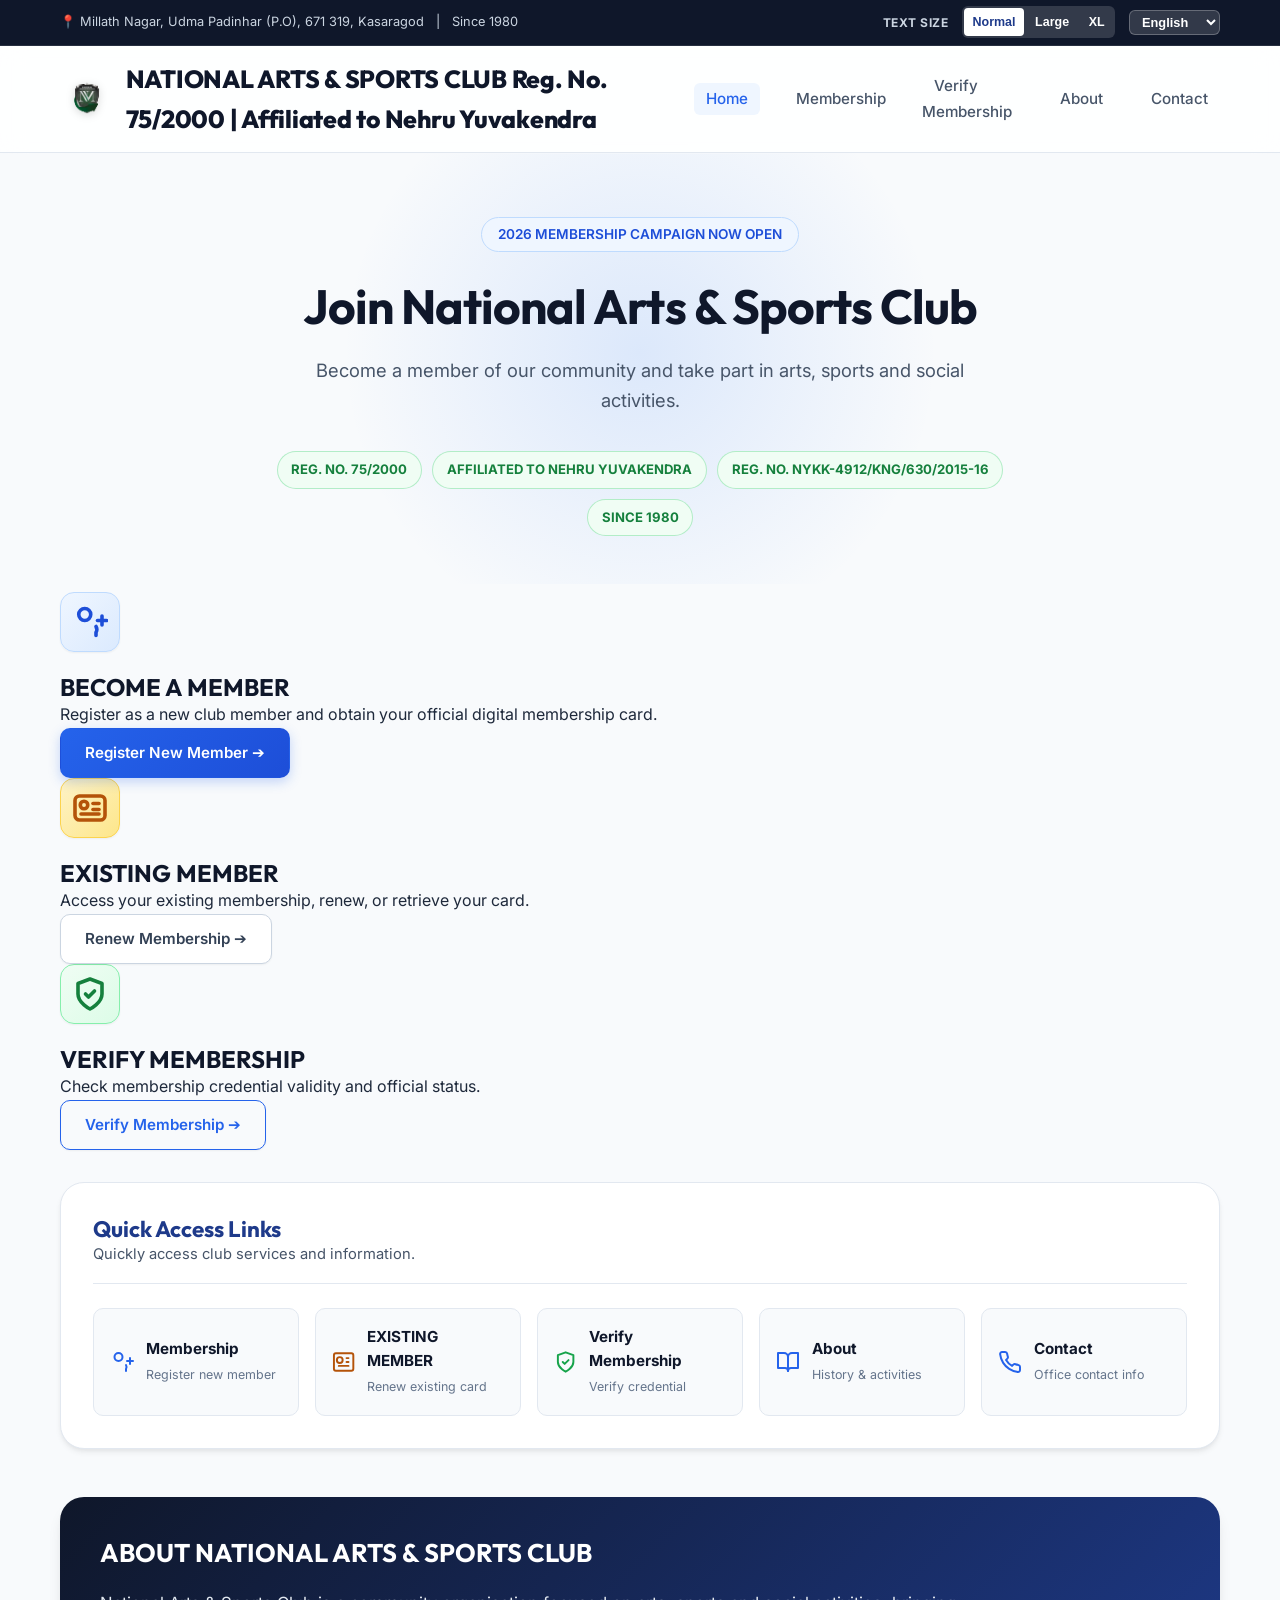
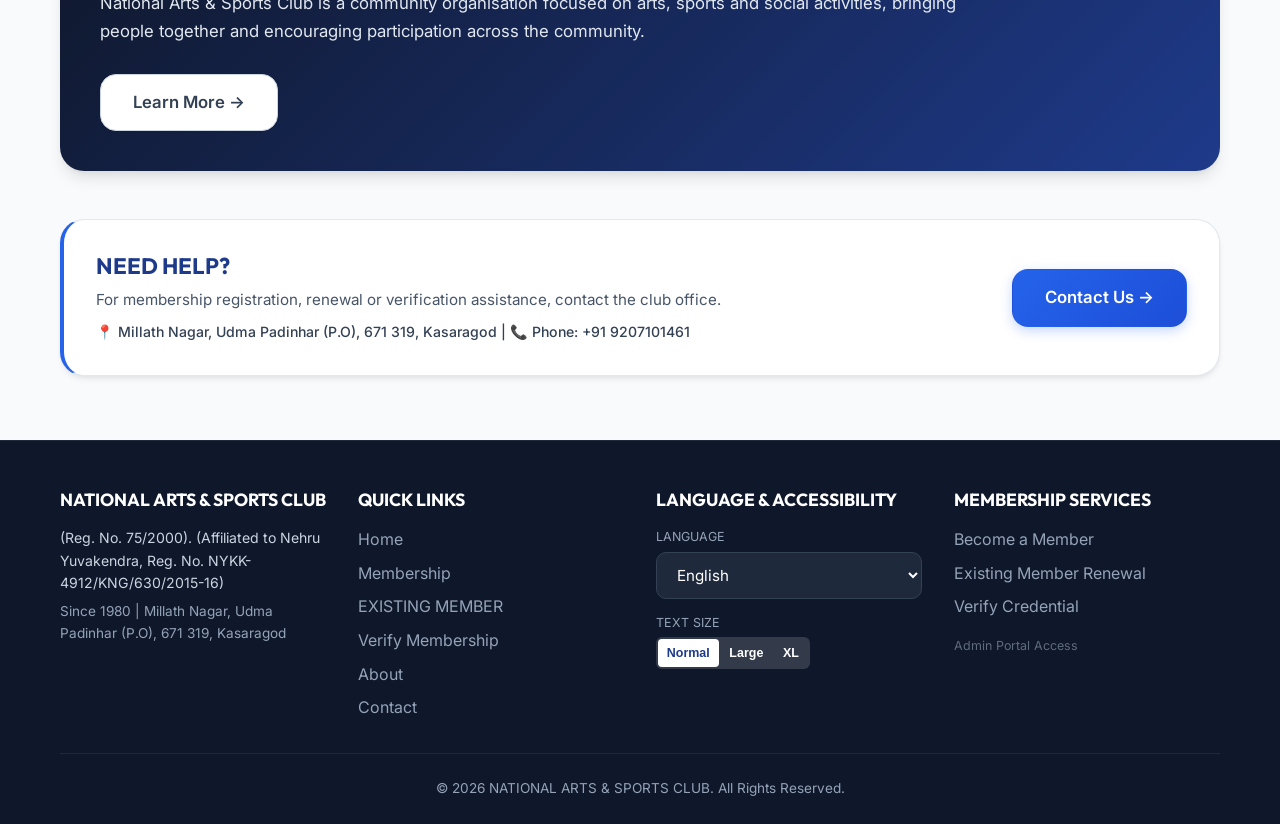
==== index.html @ 98a4e49f "Complete National Arts & Sports Club Web Application" ====
<!DOCTYPE html>
<html lang="en">
<head>
  <meta charset="UTF-8">
  <meta name="viewport" content="width=device-width, initial-scale=1.0">
  <title>National Arts & Sports Club | Official Membership Portal</title>
  <meta name="description" content="Official Membership Campaign Portal for National Arts & Sports Club (Reg. No. 75/2000), Affiliated to Nehru Yuvakendra, Udma Padinhar, Kasaragod.">
  <link rel="icon" type="image/png" href="assets/club-logo.png">
  <link rel="stylesheet" href="css/style.css">
</head>
<body>

  <!-- Top Accessibility Bar -->
  <div class="top-bar">
    <div class="container top-bar-inner">
      <div class="top-bar-info">
        <span>📍 Millath Nagar, Udma Padinhar (P.O), 671 319, Kasaragod</span>
        <span>|</span>
        <span>Since 1980</span>
      </div>
      <div class="top-bar-controls">
        <div class="control-label" data-i18n="text_size">TEXT SIZE</div>
        <div class="btn-toggle-group">
          <button class="btn-toggle-opt btn-text-size active" data-size="normal">Normal</button>
          <button class="btn-toggle-opt btn-text-size" data-size="large">Large</button>
          <button class="btn-toggle-opt btn-text-size" data-size="extralarge">XL</button>
        </div>
        <select class="lang-select lang-select-sm" aria-label="Select Language">
          <option value="en">English</option>
          <option value="ml">മലയാളം</option>
          <option value="kn">ಕನ್ನಡ</option>
        </select>
      </div>
    </div>
  </div>

  <!-- Header / Navbar -->
  <header class="navbar">
    <div class="container nav-container">
      <a href="index.html" class="brand">
        <img src="assets/club-logo.png" class="brand-logo-img" alt="Official Club Logo" onerror="this.src='assets/club-logo.png'">
        <div class="brand-text-container">
          <span class="brand-title">NATIONAL ARTS & SPORTS CLUB</span>
          <span class="brand-meta">Reg. No. 75/2000 | Affiliated to Nehru Yuvakendra</span>
        </div>
      </a>

      <button class="mobile-toggle" id="mobileNavToggle" aria-label="Toggle navigation">☰ Menu</button>

      <ul class="nav-links" id="navLinks">
        <li><a href="index.html" class="nav-link active" data-i18n="nav_home">Home</a></li>
        <li><a href="register.html" class="nav-link" data-i18n="nav_membership">Membership</a></li>
        <li><a href="verify.html" class="nav-link" data-i18n="nav_verify">Verify Membership</a></li>
        <li><a href="about.html" class="nav-link" data-i18n="nav_about">About</a></li>
        <li><a href="contact.html" class="nav-link" data-i18n="nav_contact">Contact</a></li>
      </ul>
    </div>
  </header>

  <main>
    <!-- Section 4: Hero Section -->
    <section class="hero-section">
      <div class="container hero-content">
        <div class="hero-badge" data-i18n="campaign_announcement">
          📢 2026 MEMBERSHIP CAMPAIGN NOW OPEN
        </div>

        <h1 class="hero-title" data-i18n="hero_title">
          JOIN NATIONAL ARTS & SPORTS CLUB
        </h1>

        <p class="hero-subtitle" data-i18n="hero_subtitle">
          Become a member of our community and take part in arts, sports and social activities.
        </p>

        <!-- Official Accreditation Badges -->
        <div style="display: flex; flex-wrap: wrap; justify-content: center; gap: 0.65rem; margin-top: 1.25rem;">
          <span class="badge badge-active" style="padding: 0.45rem 0.85rem; font-size: 0.82rem;">Reg. No. 75/2000</span>
          <span class="badge badge-active" style="padding: 0.45rem 0.85rem; font-size: 0.82rem;">Affiliated to Nehru Yuvakendra</span>
          <span class="badge badge-active" style="padding: 0.45rem 0.85rem; font-size: 0.82rem;">Reg. No. NYKK-4912/KNG/630/2015-16</span>
          <span class="badge badge-active" style="padding: 0.45rem 0.85rem; font-size: 0.82rem;">Since 1980</span>
        </div>
      </div>
    </section>

    <!-- Section 5: Main Membership Actions (Primary Visual Focus) -->
    <section class="container" style="margin-top: 0.5rem;">
      <div class="action-cards-grid">
        
        <!-- CARD 1: BECOME A MEMBER -->
        <div class="action-card">
          <div>
            <div style="width: 60px; height: 60px; border-radius: 14px; background: linear-gradient(135deg, #eff6ff, #dbeafe); color: #1d4ed8; border: 1px solid #bfdbfe; display: flex; align-items: center; justify-content: center; margin-bottom: 1.25rem; box-shadow: var(--shadow-sm);">
              <svg width="36" height="36" viewBox="0 0 24 24" fill="none" stroke="currentColor" stroke-width="2.4" stroke-linecap="round" stroke-linejoin="round" style="display: block;">
                <path d="M16 21v-2a4 4 4 0 0 0-4-4H5a4 4 0 0 0-4 4v2"></path>
                <circle cx="8.5" cy="7" r="4"></circle>
                <line x1="20" y1="8" x2="20" y2="14"></line>
                <line x1="23" y1="11" x2="17" y2="11"></line>
              </svg>
            </div>
            <h2 class="action-card-title" data-i18n="card_become_title">BECOME A MEMBER</h2>
            <p class="action-card-desc" data-i18n="card_become_desc">Register as a new club member and receive your digital membership card.</p>
          </div>
          <a href="register.html" class="btn btn-primary" data-i18n="btn_become">Register New Member →</a>
        </div>

        <!-- CARD 2: EXISTING MEMBER -->
        <div class="action-card">
          <div>
            <div style="width: 60px; height: 60px; border-radius: 14px; background: linear-gradient(135deg, #fef3c7, #fde68a); color: #b45309; border: 1px solid #fcd34d; display: flex; align-items: center; justify-content: center; margin-bottom: 1.25rem; box-shadow: var(--shadow-sm);">
              <svg width="36" height="36" viewBox="0 0 24 24" fill="none" stroke="currentColor" stroke-width="2.4" stroke-linecap="round" stroke-linejoin="round" style="display: block;">
                <rect x="2" y="4" width="20" height="16" rx="3"></rect>
                <circle cx="8" cy="10" r="2.5"></circle>
                <line x1="14" y1="9" x2="18" y2="9"></line>
                <line x1="14" y1="13" x2="18" y2="13"></line>
                <line x1="6" y1="16" x2="18" y2="16"></line>
              </svg>
            </div>
            <h2 class="action-card-title" data-i18n="card_existing_title">EXISTING MEMBER</h2>
            <p class="action-card-desc" data-i18n="card_existing_desc">Access, renew or retrieve your membership card.</p>
          </div>
          <a href="renewal.html" class="btn btn-secondary" data-i18n="btn_existing">Existing Member →</a>
        </div>

        <!-- CARD 3: VERIFY MEMBERSHIP -->
        <div class="action-card">
          <div>
            <div style="width: 60px; height: 60px; border-radius: 14px; background: linear-gradient(135deg, #f0fdf4, #dcfce7); color: #15803d; border: 1px solid #86efac; display: flex; align-items: center; justify-content: center; margin-bottom: 1.25rem; box-shadow: var(--shadow-sm);">
              <svg width="36" height="36" viewBox="0 0 24 24" fill="none" stroke="currentColor" stroke-width="2.4" stroke-linecap="round" stroke-linejoin="round" style="display: block;">
                <path d="M12 22s8-4 8-10V5l-8-3-8 3v7c0 6 8 10 8 10z"></path>
                <path d="m9 12 2 2 4-4"></path>
              </svg>
            </div>
            <h2 class="action-card-title" data-i18n="card_verify_title">VERIFY MEMBERSHIP</h2>
            <p class="action-card-desc" data-i18n="card_verify_desc">Check membership validity and official membership status.</p>
          </div>
          <a href="verify.html" class="btn btn-outline-primary" data-i18n="btn_verify">Verify Membership →</a>
        </div>

      </div>
    </section>

    <!-- Section 7: Quick Access Section -->
    <section class="container" style="margin-top: 2rem; margin-bottom: 3rem;">
      <div class="card-box" style="padding: 2rem;">
        <div class="card-box-header" style="margin-bottom: 1.5rem; padding-bottom: 1rem;">
          <h2 style="font-size: 1.4rem; color: var(--primary-900);" data-i18n="quick_access_title">QUICK ACCESS</h2>
          <p style="color: var(--slate-600); font-size: 0.92rem;">Quickly access club services and information.</p>
        </div>

        <div style="display: grid; grid-template-columns: repeat(auto-fit, minmax(200px, 1fr)); gap: 1rem;">
          <a href="register.html" class="verify-detail-item" style="display: flex; align-items: center; gap: 0.75rem; text-decoration: none;">
            <svg width="24" height="24" viewBox="0 0 24 24" fill="none" stroke="var(--primary-600)" stroke-width="2" stroke-linecap="round" stroke-linejoin="round"><path d="M16 21v-2a4 4 4 0 0 0-4-4H5a4 4 0 0 0-4 4v2"></path><circle cx="8.5" cy="7" r="4"></circle><line x1="20" y1="8" x2="20" y2="14"></line><line x1="23" y1="11" x2="17" y2="11"></line></svg>
            <div>
              <strong style="color: var(--slate-900); display: block; font-size: 0.95rem;" data-i18n="nav_membership">Membership</strong>
              <span style="font-size: 0.78rem; color: var(--slate-500);">Register new member</span>
            </div>
          </a>

          <a href="renewal.html" class="verify-detail-item" style="display: flex; align-items: center; gap: 0.75rem; text-decoration: none;">
            <svg width="24" height="24" viewBox="0 0 24 24" fill="none" stroke="#b45309" stroke-width="2" stroke-linecap="round" stroke-linejoin="round"><rect x="2" y="3" width="20" height="18" rx="2" ry="2"></rect><circle cx="8" cy="10" r="3"></circle><path d="M15 8h2"></path><path d="M15 12h2"></path><path d="M7 16h10"></path></svg>
            <div>
              <strong style="color: var(--slate-900); display: block; font-size: 0.95rem;" data-i18n="card_existing_title">Existing Member</strong>
              <span style="font-size: 0.78rem; color: var(--slate-500);">Renew existing card</span>
            </div>
          </a>

          <a href="verify.html" class="verify-detail-item" style="display: flex; align-items: center; gap: 0.75rem; text-decoration: none;">
            <svg width="24" height="24" viewBox="0 0 24 24" fill="none" stroke="var(--success-600)" stroke-width="2" stroke-linecap="round" stroke-linejoin="round"><path d="M12 22s8-4 8-10V5l-8-3-8 3v7c0 6 8 10 8 10z"></path><path d="m9 12 2 2 4-4"></path></svg>
            <div>
              <strong style="color: var(--slate-900); display: block; font-size: 0.95rem;" data-i18n="nav_verify">Verify Membership</strong>
              <span style="font-size: 0.78rem; color: var(--slate-500);">Verify credential</span>
            </div>
          </a>

          <a href="about.html" class="verify-detail-item" style="display: flex; align-items: center; gap: 0.75rem; text-decoration: none;">
            <svg width="24" height="24" viewBox="0 0 24 24" fill="none" stroke="var(--primary-600)" stroke-width="2" stroke-linecap="round" stroke-linejoin="round"><path d="M2 3h6a4 4 0 0 1 4 4v14a3 3 0 0 0-3-3H2z"></path><path d="M22 3h-6a4 4 0 0 0-4 4v14a3 3 0 0 1 3-3h7z"></path></svg>
            <div>
              <strong style="color: var(--slate-900); display: block; font-size: 0.95rem;" data-i18n="nav_about">About the Club</strong>
              <span style="font-size: 0.78rem; color: var(--slate-500);">History & activities</span>
            </div>
          </a>

          <a href="contact.html" class="verify-detail-item" style="display: flex; align-items: center; gap: 0.75rem; text-decoration: none;">
            <svg width="24" height="24" viewBox="0 0 24 24" fill="none" stroke="var(--primary-600)" stroke-width="2" stroke-linecap="round" stroke-linejoin="round"><path d="M22 16.92v3a2 2 0 0 1-2.18 2 19.79 19.79 0 0 1-8.63-3.07 19.5 19.5 0 0 1-6-6 19.79 19.79 0 0 1-3.07-8.67A2 2 0 0 1 4.11 2h3a2 2 0 0 1 2 1.72 12.84 12.84 0 0 0 .7 2.81 2 2 0 0 1-.45 2.11L8.09 9.91a16 16 0 0 0 6 6l1.27-1.27a2 2 0 0 1 2.11-.45 12.84 12.84 0 0 0 2.81.7A2 2 0 0 1 22 16.92z"></path></svg>
            <div>
              <strong style="color: var(--slate-900); display: block; font-size: 0.95rem;" data-i18n="nav_contact">Contact Us</strong>
              <span style="font-size: 0.78rem; color: var(--slate-500);">Office contact info</span>
            </div>
          </a>
        </div>
      </div>
    </section>

    <!-- Section 8: About National Arts & Sports Club (Short Summary) -->
    <section class="container" style="margin-bottom: 3rem;">
      <div style="background: linear-gradient(135deg, var(--slate-900), #1e3a8a); color: #ffffff; padding: 2.5rem; border-radius: var(--radius-xl); box-shadow: var(--shadow-lg); display: flex; flex-direction: column; gap: 1.25rem;">
        <h2 style="font-size: 1.6rem; color: #ffffff;">ABOUT NATIONAL ARTS & SPORTS CLUB</h2>
        <p style="font-size: 1.05rem; color: var(--slate-200); max-width: 900px; line-height: 1.7;">
          National Arts & Sports Club is a community organisation focused on arts, sports and social activities, bringing people together and encouraging participation across the community.
        </p>
        <div>
          <a href="about.html" class="btn btn-secondary btn-lg" style="margin-top: 0.5rem;">Learn More →</a>
        </div>
      </div>
    </section>

    <!-- Section 9: Need Help / Contact Section -->
    <section class="container" style="margin-bottom: 4rem;">
      <div class="card-box" style="padding: 2rem; border-left: 4px solid var(--primary-600);">
        <div style="display: flex; justify-content: space-between; align-items: center; flex-wrap: wrap; gap: 1.5rem;">
          <div>
            <h2 style="font-size: 1.4rem; color: var(--primary-900); margin-bottom: 0.5rem;">NEED HELP?</h2>
            <p style="color: var(--slate-600); font-size: 0.95rem;">
              For membership registration, renewal or verification assistance, contact the club office.
            </p>
            <p style="color: var(--slate-700); font-size: 0.88rem; margin-top: 0.5rem; font-weight: 500;">
              📍 Millath Nagar, Udma Padinhar (P.O), 671 319, Kasaragod | 📞 Phone: +91 9207101461
            </p>
          </div>
          <div>
            <a href="contact.html" class="btn btn-primary btn-lg">Contact Us →</a>
          </div>
        </div>
      </div>
    </section>
  </main>

  <!-- Section 10: Professional 4-Column Footer -->
  <footer class="footer">
    <div class="container">
      <div class="footer-content" style="grid-template-columns: repeat(auto-fit, minmax(220px, 1fr));">
        
        <!-- Column 1: Official Information -->
        <div>
          <h4 class="footer-title">NATIONAL ARTS & SPORTS CLUB</h4>
          <p style="font-size: 0.88rem; color: var(--slate-300);" data-i18n="org_tagline_text">Reg. No. 75/2000 | Affiliated to Nehru Yuvakendra (Reg. No. NYKK-4912/KNG/630/2015-16)</p>
          <p style="font-size: 0.85rem; color: var(--slate-400); margin-top: 0.4rem;">Since 1980 | <span data-i18n="org_address_text">Millath Nagar, Udma Padinhar (P.O), 671 319, Kasaragod</span></p>
        </div>

        <!-- Column 2: Quick Links -->
        <div>
          <h4 class="footer-title">QUICK LINKS</h4>
          <ul class="footer-links">
            <li><a href="index.html" data-i18n="nav_home">Home</a></li>
            <li><a href="register.html" data-i18n="nav_membership">Membership</a></li>
            <li><a href="renewal.html" data-i18n="card_existing_title">Existing Member</a></li>
            <li><a href="verify.html" data-i18n="nav_verify">Verify Membership</a></li>
            <li><a href="about.html" data-i18n="nav_about">About</a></li>
            <li><a href="contact.html" data-i18n="nav_contact">Contact</a></li>
          </ul>
        </div>

        <!-- Column 3: Language & Accessibility -->
        <div>
          <h4 class="footer-title">LANGUAGE & ACCESSIBILITY</h4>
          <div style="display: flex; flex-direction: column; gap: 0.85rem;">
            <div>
              <span style="font-size: 0.78rem; color: var(--slate-400); display: block; margin-bottom: 0.3rem;">LANGUAGE</span>
              <select class="lang-select form-control" style="background: var(--slate-800); color: #ffffff; border-color: var(--slate-700);" aria-label="Language Selector">
                <option value="en">English</option>
                <option value="ml">മലയാളം (Malayalam)</option>
                <option value="kn">ಕನ್ನಡ (Kannada)</option>
              </select>
            </div>

            <div>
              <span style="font-size: 0.78rem; color: var(--slate-400); display: block; margin-bottom: 0.3rem;">TEXT SIZE</span>
              <div class="btn-toggle-group">
                <button class="btn-toggle-opt btn-text-size active" data-size="normal">Normal</button>
                <button class="btn-toggle-opt btn-text-size" data-size="large">Large</button>
                <button class="btn-toggle-opt btn-text-size" data-size="extralarge">XL</button>
              </div>
            </div>
          </div>
        </div>

        <!-- Column 4: Membership Services -->
        <div>
          <h4 class="footer-title">MEMBERSHIP SERVICES</h4>
          <ul class="footer-links">
            <li><a href="register.html">Become a Member</a></li>
            <li><a href="renewal.html">Existing Member Renewal</a></li>
            <li><a href="verify.html">Verify Credential</a></li>
            <li><a href="admin.html" style="font-size: 0.78rem; opacity: 0.6; margin-top: 0.5rem; display: inline-block;">Admin Portal Access</a></li>
          </ul>
        </div>

      </div>

      <div class="footer-bottom">
        <p>&copy; <span class="current-year">2026</span> NATIONAL ARTS & SPORTS CLUB. All Rights Reserved.</p>
      </div>
    </div>
  </footer>

  <!-- Scripts -->
  <script src="js/config.js"></script>
  <script src="js/main.js"></script>
</body>
</html>
---- css/style.css ----
/* ==========================================================================
   GLOBAL MEMBERSHIP APPLICATION STYLESHEET
   Design System: Modern, Premium, Mobile-First, Accessible
   ========================================================================== */

@import url('https://fonts.googleapis.com/css2?family=Inter:wght@300;400;500;600;700&family=Outfit:wght@400;500;600;700;800&family=Libre+Barcode+39+Text&display=swap');

:root {
  /* Brand Palette */
  --primary-50: #eff6ff;
  --primary-100: #dbeafe;
  --primary-200: #bfdbfe;
  --primary-500: #3b82f6;
  --primary-600: #2563eb;
  --primary-700: #1d4ed8;
  --primary-800: #1e40af;
  --primary-900: #1e3a8a;

  /* Accent & Status */
  --accent-gold-light: #fef3c7;
  --accent-gold: #f59e0b;
  --accent-gold-dark: #b45309;

  --success-50: #f0fdf4;
  --success-500: #22c55e;
  --success-600: #16a34a;
  --success-700: #15803d;

  --warning-50: #fffbe6;
  --warning-500: #eab308;
  --warning-600: #ca8a04;

  --danger-50: #fef2f2;
  --danger-500: #ef4444;
  --danger-600: #dc2626;

  /* Neutrals */
  --slate-50: #f8fafc;
  --slate-100: #f1f5f9;
  --slate-200: #e2e8f0;
  --slate-300: #cbd5e1;
  --slate-400: #94a3b8;
  --slate-500: #64748b;
  --slate-600: #475569;
  --slate-700: #334155;
  --slate-800: #1e293b;
  --slate-900: #0f172a;

  /* Elevate & Surfaces */
  --bg-main: #f8fafc;
  --surface-card: #ffffff;
  --surface-glass: rgba(255, 255, 255, 0.85);
  --border-color: #e2e8f0;
  
  /* Shadows */
  --shadow-sm: 0 1px 2px 0 rgba(0, 0, 0, 0.05);
  --shadow-md: 0 4px 6px -1px rgba(0, 0, 0, 0.07), 0 2px 4px -1px rgba(0, 0, 0, 0.04);
  --shadow-lg: 0 10px 15px -3px rgba(0, 0, 0, 0.1), 0 4px 6px -2px rgba(0, 0, 0, 0.05);
  --shadow-xl: 0 20px 25px -5px rgba(0, 0, 0, 0.1), 0 10px 10px -5px rgba(0, 0, 0, 0.04);

  /* Radius */
  --radius-sm: 6px;
  --radius-md: 10px;
  --radius-lg: 16px;
  --radius-xl: 24px;
  --radius-full: 9999px;

  /* Transitions */
  --transition-fast: 150ms cubic-bezier(0.4, 0, 0.2, 1);
  --transition-normal: 250ms cubic-bezier(0.4, 0, 0.2, 1);
}

/* Accessibility Text Size Modifiers */
[data-text-size="large"] {
  font-size: 18px;
}
[data-text-size="extralarge"] {
  font-size: 20px;
}

/* Accessible Focus States */
*:focus-visible {
  outline: 3px solid var(--primary-600) !important;
  outline-offset: 2px !important;
}

/* Dark Mode Overrides */
[data-theme="dark"] {
  --bg-main: #0b0f19;
  --surface-card: #151c2c;
  --surface-glass: rgba(21, 28, 44, 0.85);
  --border-color: #26334d;
  --slate-900: #f8fafc;
  --slate-800: #f1f5f9;
  --slate-700: #cbd5e1;
  --slate-600: #94a3b8;
  --slate-500: #64748b;
  --slate-100: #1e293b;
}

/* Top Accessibility & Language Bar */
.top-bar {
  background-color: var(--slate-900);
  color: #ffffff;
  padding: 0.4rem 0;
  font-size: 0.82rem;
  border-bottom: 1px solid rgba(255, 255, 255, 0.1);
}

.top-bar-inner {
  display: flex;
  justify-content: space-between;
  align-items: center;
  flex-wrap: wrap;
  gap: 0.5rem;
}

.top-bar-info {
  display: flex;
  align-items: center;
  gap: 0.75rem;
  color: var(--slate-300);
  font-size: 0.8rem;
}

.top-bar-controls {
  display: flex;
  align-items: center;
  gap: 0.85rem;
}

.control-label {
  font-size: 0.75rem;
  font-weight: 700;
  letter-spacing: 0.5px;
  color: var(--slate-300);
  text-transform: uppercase;
}

.btn-toggle-group {
  display: inline-flex;
  background: rgba(255, 255, 255, 0.15);
  padding: 2px;
  border-radius: var(--radius-sm);
  gap: 2px;
}

.btn-toggle-opt {
  background: transparent;
  border: none;
  color: #ffffff;
  padding: 0.2rem 0.55rem;
  font-size: 0.78rem;
  font-weight: 600;
  border-radius: 4px;
  cursor: pointer;
  min-height: 28px;
  transition: all var(--transition-fast);
}

.btn-toggle-opt.active, .btn-toggle-opt:hover {
  background: #ffffff;
  color: var(--primary-900);
}

.lang-select-sm {
  background: rgba(255, 255, 255, 0.15);
  color: #ffffff;
  border: 1px solid rgba(255, 255, 255, 0.25);
  border-radius: var(--radius-sm);
  padding: 0.2rem 0.5rem;
  font-size: 0.8rem;
  font-weight: 600;
  cursor: pointer;
}

.lang-select-sm option {
  background: var(--slate-900);
  color: #ffffff;
}

/* Reset & Base */
*, *::before, *::after {
  box-sizing: border-box;
  margin: 0;
  padding: 0;
}

body {
  font-family: 'Inter', system-ui, -apple-system, sans-serif;
  background-color: var(--bg-main);
  color: var(--slate-800);
  line-height: 1.6;
  min-height: 100vh;
  display: flex;
  flex-direction: column;
  -webkit-font-smoothing: antialiased;
}

h1, h2, h3, h4, h5, h6 {
  font-family: 'Outfit', system-ui, sans-serif;
  color: var(--slate-900);
  font-weight: 700;
  line-height: 1.25;
}

a {
  color: var(--primary-600);
  text-decoration: none;
  transition: color var(--transition-fast);
}

a:hover {
  color: var(--primary-700);
}

/* Container */
.container {
  width: 100%;
  max-width: 1200px;
  margin: 0 auto;
  padding: 0 1.25rem;
}

.container-narrow {
  max-width: 800px;
}

/* Header & Navbar */
.navbar {
  position: sticky;
  top: 0;
  z-index: 100;
  background-color: var(--surface-glass);
  backdrop-filter: blur(12px);
  -webkit-backdrop-filter: blur(12px);
  border-bottom: 1px solid var(--border-color);
  padding: 0.85rem 0;
  transition: all var(--transition-normal);
}

.nav-container {
  display: flex;
  align-items: center;
  justify-content: space-between;
}

.brand {
  display: flex;
  align-items: center;
  gap: 0.85rem;
  font-weight: 800;
  font-size: 1.55rem;
  color: var(--slate-900);
  font-family: 'Outfit', sans-serif;
  letter-spacing: -0.01em;
}

.brand-logo-img {
  width: 60px;
  height: 60px;
  object-fit: contain;
  filter: drop-shadow(0 2px 4px rgba(0,0,0,0.15));
}

.nav-links {
  display: flex;
  align-items: center;
  gap: 1.5rem;
  list-style: none;
}

.nav-link {
  font-weight: 500;
  font-size: 0.95rem;
  color: var(--slate-600);
  padding: 0.4rem 0.75rem;
  border-radius: var(--radius-sm);
  transition: all var(--transition-fast);
}

.nav-link:hover, .nav-link.active {
  color: var(--primary-600);
  background-color: var(--primary-50);
}

.mobile-toggle {
  display: none;
  background: none;
  border: none;
  font-size: 1.5rem;
  color: var(--slate-700);
  cursor: pointer;
}

/* Buttons */
.btn {
  display: inline-flex;
  align-items: center;
  justify-content: center;
  gap: 0.5rem;
  padding: 0.75rem 1.5rem;
  font-size: 0.95rem;
  font-weight: 600;
  border-radius: var(--radius-md);
  border: 1px solid transparent;
  cursor: pointer;
  transition: all var(--transition-normal);
  text-align: center;
  white-space: nowrap;
  box-shadow: var(--shadow-sm);
}

.btn:active {
  transform: translateY(1px);
}

.btn-primary {
  background: linear-gradient(135deg, var(--primary-600), var(--primary-700));
  color: #ffffff;
  box-shadow: 0 4px 12px rgba(37, 99, 235, 0.25);
}

.btn-primary:hover {
  background: linear-gradient(135deg, var(--primary-700), var(--primary-800));
  box-shadow: 0 6px 16px rgba(37, 99, 235, 0.35);
  color: #ffffff;
}

.btn-secondary {
  background-color: #ffffff;
  border-color: var(--slate-300);
  color: var(--slate-700);
}

.btn-secondary:hover {
  background-color: var(--slate-100);
  border-color: var(--slate-400);
  color: var(--slate-900);
}

.btn-outline-primary {
  background-color: transparent;
  border-color: var(--primary-600);
  color: var(--primary-600);
}

.btn-outline-primary:hover {
  background-color: var(--primary-50);
}

.btn-success {
  background: linear-gradient(135deg, var(--success-600), var(--success-700));
  color: #ffffff;
}

.btn-success:hover {
  background: linear-gradient(135deg, var(--success-700), var(--success-700));
  color: #ffffff;
}

.btn-gold {
  background: linear-gradient(135deg, #f59e0b, #d97706);
  color: #ffffff;
}

.btn-gold:hover {
  background: linear-gradient(135deg, #d97706, #b45309);
  color: #ffffff;
}

.btn-sm {
  padding: 0.4rem 0.85rem;
  font-size: 0.85rem;
}

.btn-lg {
  padding: 0.9rem 2rem;
  font-size: 1.05rem;
  border-radius: var(--radius-lg);
}

.btn-block {
  width: 100%;
}

.btn:disabled {
  opacity: 0.65;
  cursor: not-allowed;
  transform: none !important;
  box-shadow: none !important;
}

/* Banner Alerts */
.demo-banner {
  background: linear-gradient(90deg, #1e3a8a, #3b82f6);
  color: #ffffff;
  padding: 0.75rem 1rem;
  font-size: 0.9rem;
  text-align: center;
}

.demo-banner p {
  margin: 0;
  display: flex;
  align-items: center;
  justify-content: center;
  gap: 0.5rem;
  flex-wrap: wrap;
}

.demo-banner strong {
  background-color: rgba(255, 255, 255, 0.2);
  padding: 0.1rem 0.5rem;
  border-radius: var(--radius-sm);
}

/* Hero Section */
.hero-section {
  padding: 4rem 0 3rem;
  text-align: center;
  position: relative;
  overflow: hidden;
}

.hero-section::before {
  content: '';
  position: absolute;
  top: -100px;
  left: 50%;
  transform: translateX(-50%);
  width: 600px;
  height: 600px;
  background: radial-gradient(circle, rgba(59, 130, 246, 0.15) 0%, rgba(255, 255, 255, 0) 70%);
  pointer-events: none;
  z-index: 0;
}

.hero-content {
  position: relative;
  z-index: 1;
  max-width: 800px;
  margin: 0 auto;
}

.hero-badge {
  display: inline-flex;
  align-items: center;
  gap: 0.5rem;
  background-color: var(--primary-50);
  border: 1px solid var(--primary-200);
  color: var(--primary-700);
  padding: 0.35rem 1rem;
  border-radius: var(--radius-full);
  font-size: 0.85rem;
  font-weight: 600;
  margin-bottom: 1.5rem;
}

.hero-title {
  font-size: 3rem;
  letter-spacing: -0.02em;
  margin-bottom: 1.25rem;
  color: var(--slate-900);
}

.hero-title span {
  background: linear-gradient(135deg, var(--primary-600), var(--primary-800));
  -webkit-background-clip: text;
  -webkit-text-fill-color: transparent;
}

.hero-subtitle {
  font-size: 1.15rem;
  color: var(--slate-600);
  margin-bottom: 2.25rem;
  max-width: 680px;
  margin-left: auto;
  margin-right: auto;
}

.hero-actions {
  display: flex;
  gap: 1rem;
  justify-content: center;
  flex-wrap: wrap;
  margin-bottom: 3rem;
}

/* Feature Grid */
.features-grid {
  display: grid;
  grid-template-columns: repeat(auto-fit, minmax(260px, 1fr));
  gap: 1.5rem;
  margin: 3rem 0;
}

.feature-card {
  background-color: var(--surface-card);
  border: 1px solid var(--border-color);
  border-radius: var(--radius-lg);
  padding: 1.75rem;
  transition: all var(--transition-normal);
  box-shadow: var(--shadow-sm);
}

.feature-card:hover {
  transform: translateY(-4px);
  box-shadow: var(--shadow-md);
  border-color: var(--primary-200);
}

.feature-icon {
  width: 50px;
  height: 50px;
  border-radius: var(--radius-md);
  background: var(--primary-50);
  color: var(--primary-600);
  display: flex;
  align-items: center;
  justify-content: center;
  font-size: 1.35rem;
  margin-bottom: 1.25rem;
}

.feature-title {
  font-size: 1.15rem;
  margin-bottom: 0.5rem;
}

.feature-desc {
  color: var(--slate-600);
  font-size: 0.92rem;
}

/* Card Sections */
.card-box {
  background-color: var(--surface-card);
  border: 1px solid var(--border-color);
  border-radius: var(--radius-xl);
  padding: 2.5rem;
  box-shadow: var(--shadow-md);
  margin-bottom: 2rem;
}

.card-box-header {
  border-bottom: 1px solid var(--border-color);
  padding-bottom: 1.25rem;
  margin-bottom: 2rem;
}

.card-box-title {
  font-size: 1.5rem;
  display: flex;
  align-items: center;
  gap: 0.75rem;
}

.card-box-subtitle {
  color: var(--slate-500);
  font-size: 0.95rem;
  margin-top: 0.25rem;
}

/* Form Styles */
.form-grid {
  display: grid;
  grid-template-columns: repeat(12, 1fr);
  gap: 1.25rem;
}

.form-group {
  grid-column: span 12;
  display: flex;
  flex-direction: column;
  gap: 0.4rem;
}

.form-group-half {
  grid-column: span 6;
}

.form-group-third {
  grid-column: span 4;
}

.form-label {
  font-size: 0.9rem;
  font-weight: 600;
  color: var(--slate-700);
  display: flex;
  align-items: center;
  gap: 0.25rem;
}

.required-asterisk {
  color: var(--danger-500);
}

.form-control {
  width: 100%;
  padding: 0.75rem 1rem;
  font-size: 0.95rem;
  font-family: inherit;
  color: var(--slate-800);
  background-color: var(--surface-card);
  border: 1.5px solid var(--border-color);
  border-radius: var(--radius-md);
  outline: none;
  transition: all var(--transition-fast);
}

.form-control:focus {
  border-color: var(--primary-600);
  box-shadow: 0 0 0 3px rgba(37, 99, 235, 0.15);
}

textarea.form-control {
  resize: vertical;
  min-height: 90px;
}

.form-hint {
  font-size: 0.8rem;
  color: var(--slate-500);
}

.invalid-feedback {
  color: var(--danger-600);
  font-size: 0.82rem;
  display: none;
  margin-top: 0.2rem;
}

.form-control.is-invalid {
  border-color: var(--danger-500);
  background-color: #fff8f8;
}

.form-control.is-invalid + .invalid-feedback {
  display: block;
}

/* Photo Upload Box */
.photo-upload-zone {
  border: 2px dashed var(--slate-300);
  border-radius: var(--radius-lg);
  padding: 1.75rem;
  text-align: center;
  background-color: var(--slate-50);
  cursor: pointer;
  transition: all var(--transition-fast);
  position: relative;
}

.photo-upload-zone:hover {
  border-color: var(--primary-600);
  background-color: var(--primary-50);
}

.photo-preview-container {
  display: flex;
  flex-direction: column;
  align-items: center;
  gap: 1rem;
}

.photo-preview-img {
  width: 110px;
  height: 110px;
  object-fit: cover;
  border-radius: var(--radius-md);
  border: 3px solid #ffffff;
  box-shadow: var(--shadow-md);
}

.photo-upload-input {
  position: absolute;
  inset: 0;
  width: 100%;
  height: 100%;
  opacity: 0;
  cursor: pointer;
}

/* Digital Membership Card Styles */
.card-wrapper {
  perspective: 1000px;
  margin: 2rem auto;
  max-width: 480px;
}

.digital-card {
  width: 100%;
  max-width: 450px;
  aspect-ratio: 1.586 / 1; /* Standard CR80 Card Ratio */
  background: linear-gradient(135deg, #0f172a 0%, #1e293b 50%, #1e3a8a 100%);
  border-radius: 18px;
  padding: 0.95rem 1.2rem 0.85rem;
  color: #ffffff;
  position: relative;
  overflow: hidden;
  box-shadow: 0 20px 35px -10px rgba(15, 23, 42, 0.4), 0 0 0 1px rgba(255, 255, 255, 0.15);
  font-family: 'Inter', sans-serif;
  margin: 0 auto;
}

/* Watermark Pattern */
.digital-card::before {
  content: '';
  position: absolute;
  top: -50%;
  left: -50%;
  width: 200%;
  height: 200%;
  background: radial-gradient(circle, rgba(255, 255, 255, 0.04) 10%, transparent 10.5%);
  background-size: 20px 20px;
  pointer-events: none;
}

.card-gold-stripe {
  position: absolute;
  top: 0;
  left: 0;
  right: 0;
  height: 6px;
  background: linear-gradient(90deg, #fbbf24, #f59e0b, #d97706, #fbbf24);
}

.card-header-row {
  display: flex;
  align-items: center;
  justify-content: space-between;
  border-bottom: 1px solid rgba(255, 255, 255, 0.15);
  padding-bottom: 0.5rem;
  margin-bottom: 0.55rem;
  position: relative;
  z-index: 2;
}

.card-org-branding {
  display: flex;
  align-items: center;
  gap: 0.6rem;
}


.card-org-logo {
  width: 52px;
  height: 52px;
  border-radius: 6px;
  background: #ffffff;
  padding: 2px;
  object-fit: contain;
  box-shadow: 0 2px 4px rgba(0,0,0,0.2);
  flex-shrink: 0;
}

.card-org-name {
  font-family: 'Outfit', sans-serif;
  font-size: 0.88rem;
  font-weight: 800;
  line-height: 1.15;
  color: #ffffff;
  text-transform: uppercase;
  letter-spacing: 0.5px;
}

.card-org-sub {
  font-size: 0.55rem;
  color: #cbd5e1;
  line-height: 1.2;
}

.card-badge-type {
  background: linear-gradient(135deg, #fbbf24, #d97706);
  color: #0f172a;
  font-weight: 800;
  font-size: 0.65rem;
  padding: 0.2rem 0.55rem;
  border-radius: 4px;
  text-transform: uppercase;
  letter-spacing: 0.5px;
}

.card-body-row {
  display: flex;
  gap: 0.85rem;
  align-items: flex-start;
  position: relative;
  z-index: 2;
}

.card-photo-box {
  width: 90px;
  height: 105px;
  border-radius: 8px;
  border: 2px solid #ffffff;
  overflow: hidden;
  background-color: #334155;
  flex-shrink: 0;
  box-shadow: 0 4px 8px rgba(0, 0, 0, 0.3);
}

.card-photo-box img {
  width: 100%;
  height: 100%;
  object-fit: cover;
}

.card-details-box {
  flex-grow: 1;
  display: flex;
  flex-direction: column;
  gap: 0.2rem;
}

.card-member-name {
  font-family: 'Outfit', sans-serif;
  font-size: 1.05rem;
  font-weight: 700;
  color: #ffffff;
  line-height: 1.2;
}

.card-member-id {
  font-family: monospace;
  font-size: 0.85rem;
  font-weight: 700;
  color: #93c5fd;
  letter-spacing: 1px;

}

.card-info-grid {
  display: grid;
  grid-template-columns: 1fr 1fr;
  gap: 0.25rem 0.5rem;
  margin-top: 0.25rem;
}

.card-info-item {
  display: flex;
  flex-direction: column;
}

.card-info-label {
  font-size: 0.58rem;
  text-transform: uppercase;
  color: #94a3b8;
  letter-spacing: 0.5px;
}

.card-info-val {
  font-size: 0.7rem;
  font-weight: 600;
  color: #f8fafc;
}

.card-footer-row {
  display: flex;
  align-items: center;
  justify-content: space-between;
  margin-top: 0.4rem;
  padding-top: 0.35rem;
  border-top: 1px dashed rgba(255, 255, 255, 0.15);
  position: relative;
  z-index: 2;
}

.card-qr-box {
  background: #ffffff;
  padding: 3px;
  border-radius: 6px;
  width: 44px;
  height: 44px;
  display: flex;
  align-items: center;
  justify-content: center;
  flex-shrink: 0;
  box-shadow: 0 2px 6px rgba(0, 0, 0, 0.35);
}

.card-qr-box canvas, .card-qr-box img {
  width: 100% !important;
  height: 100% !important;
}

.card-security-chip {
  display: flex;
  align-items: center;
  gap: 0.5rem;
}

.card-chip-icon {
  width: 28px;
  height: 20px;
  background: linear-gradient(135deg, #fef08a, #ca8a04);
  border-radius: 4px;
  border: 1px solid #eab308;
  position: relative;
}

.card-status-pill {
  font-size: 0.65rem;
  font-weight: 700;
  padding: 0.15rem 0.5rem;
  border-radius: 99px;
  text-transform: uppercase;
  background: rgba(34, 197, 94, 0.2);
  color: #4ade80;
  border: 1px solid rgba(74, 222, 128, 0.3);
}

/* Verification Result Card */
.verify-card {
  background-color: var(--surface-card);
  border-radius: var(--radius-xl);
  border: 1px solid var(--border-color);
  padding: 2rem;
  box-shadow: var(--shadow-md);
}

.verify-badge-verified {
  background-color: var(--success-50);
  border: 1px solid rgba(34, 197, 94, 0.3);
  color: var(--success-700);
  padding: 0.5rem 1rem;
  border-radius: var(--radius-full);
  display: inline-flex;
  align-items: center;
  gap: 0.5rem;
  font-weight: 700;
  margin-bottom: 1.5rem;
}

.verify-badge-invalid {
  background-color: var(--danger-50);
  border: 1px solid rgba(239, 68, 68, 0.3);
  color: var(--danger-600);
  padding: 0.5rem 1rem;
  border-radius: var(--radius-full);
  display: inline-flex;
  align-items: center;
  gap: 0.5rem;
  font-weight: 700;
  margin-bottom: 1.5rem;
}

.verify-details-grid {
  display: grid;
  grid-template-columns: repeat(auto-fit, minmax(200px, 1fr));
  gap: 1.25rem;
  margin-top: 1.5rem;
}

.verify-detail-item {
  background-color: var(--slate-50);
  padding: 1rem;
  border-radius: var(--radius-md);
  border: 1px solid var(--slate-200);
}

.verify-detail-label {
  font-size: 0.8rem;
  color: var(--slate-500);
  text-transform: uppercase;
  letter-spacing: 0.5px;
  margin-bottom: 0.2rem;
}

.verify-detail-val {
  font-size: 1.05rem;
  font-weight: 700;
  color: var(--slate-800);
}

/* Admin Dashboard Table & Stats */
.stats-grid {
  display: grid;
  grid-template-columns: repeat(auto-fit, minmax(200px, 1fr));
  gap: 1.25rem;
  margin-bottom: 2rem;
}

.stat-card {
  background-color: var(--surface-card);
  border: 1px solid var(--border-color);
  border-radius: var(--radius-lg);
  padding: 1.5rem;
  box-shadow: var(--shadow-sm);
  display: flex;
  align-items: center;
  gap: 1.25rem;
}

.stat-icon {
  width: 52px;
  height: 52px;
  border-radius: var(--radius-md);
  display: flex;
  align-items: center;
  justify-content: center;
  font-size: 1.4rem;
  flex-shrink: 0;
}

.stat-icon.primary { background-color: var(--primary-50); color: var(--primary-600); }
.stat-icon.success { background-color: var(--success-50); color: var(--success-600); }
.stat-icon.warning { background-color: var(--warning-50); color: var(--warning-600); }
.stat-icon.danger { background-color: var(--danger-50); color: var(--danger-600); }

.stat-num {
  font-size: 1.75rem;
  font-weight: 800;
  line-height: 1;
  margin-bottom: 0.25rem;
}

.stat-label {
  font-size: 0.85rem;
  color: var(--slate-500);
}

.table-responsive {
  width: 100%;
  overflow-x: auto;
  border-radius: var(--radius-md);
  border: 1px solid var(--border-color);
}

.data-table {
  width: 100%;
  border-collapse: collapse;
  text-align: left;
  font-size: 0.9rem;
}

.data-table th {
  background-color: var(--slate-100);
  color: var(--slate-700);
  font-weight: 600;
  padding: 0.85rem 1rem;
  border-bottom: 1px solid var(--border-color);
  white-space: nowrap;
}

.data-table td {
  padding: 0.85rem 1rem;
  border-bottom: 1px solid var(--border-color);
  vertical-align: middle;
  background-color: var(--surface-card);
}

.data-table tr:hover td {
  background-color: var(--slate-50);
}

.badge {
  display: inline-flex;
  align-items: center;
  padding: 0.25rem 0.65rem;
  border-radius: var(--radius-full);
  font-size: 0.75rem;
  font-weight: 700;
  text-transform: uppercase;
}

.badge-active { background-color: var(--success-50); color: var(--success-700); border: 1px solid rgba(34, 197, 94, 0.3); }
.badge-expired { background-color: var(--danger-50); color: var(--danger-600); border: 1px solid rgba(239, 68, 68, 0.3); }
.badge-pending { background-color: var(--warning-50); color: var(--warning-600); border: 1px solid rgba(234, 179, 8, 0.3); }
.badge-new { background-color: var(--primary-50); color: var(--primary-700); border: 1px solid rgba(37, 99, 235, 0.3); }
.badge-renewal { background-color: #fef3c7; color: #b45309; border: 1px solid rgba(245, 158, 11, 0.4); }

/* Modal Dialog */
.modal-backdrop {
  position: fixed;
  inset: 0;
  background-color: rgba(15, 23, 42, 0.6);
  backdrop-filter: blur(4px);
  z-index: 1000;
  display: flex;
  align-items: center;
  justify-content: center;
  padding: 1rem;
  opacity: 0;
  pointer-events: none;
  transition: opacity var(--transition-normal);
}

.modal-backdrop.active {
  opacity: 1;
  pointer-events: auto;
}

.modal-content {
  background-color: var(--surface-card);
  border-radius: var(--radius-xl);
  max-width: 600px;
  width: 100%;
  max-height: 90vh;
  overflow-y: auto;
  box-shadow: var(--shadow-xl);
  padding: 2rem;
  position: relative;
  transform: translateY(20px);
  transition: transform var(--transition-normal);
}

.modal-backdrop.active .modal-content {
  transform: translateY(0);
}

.modal-close {
  position: absolute;
  top: 1.25rem;
  right: 1.25rem;
  background: none;
  border: none;
  font-size: 1.5rem;
  color: var(--slate-400);
  cursor: pointer;
}

.modal-close:hover {
  color: var(--slate-700);
}

/* Toast Notification */
.toast-container {
  position: fixed;
  bottom: 1.5rem;
  right: 1.5rem;
  z-index: 1100;
  display: flex;
  flex-direction: column;
  gap: 0.75rem;
  pointer-events: none;
}

.toast {
  pointer-events: auto;
  background-color: var(--slate-900);
  color: #ffffff;
  padding: 0.9rem 1.25rem;
  border-radius: var(--radius-md);
  box-shadow: var(--shadow-lg);
  display: flex;
  align-items: center;
  gap: 0.75rem;
  font-size: 0.9rem;
  min-width: 280px;
  animation: slideInRight 0.3s forwards;
}

.toast-success { border-left: 4px solid var(--success-500); }
.toast-danger { border-left: 4px solid var(--danger-500); }
.toast-info { border-left: 4px solid var(--primary-500); }

@keyframes slideInRight {
  from { transform: translateX(100%); opacity: 0; }
  to { transform: translateX(0); opacity: 1; }
}

/* Loading Overlay */
.loading-overlay {
  position: fixed;
  inset: 0;
  background-color: rgba(255, 255, 255, 0.85);
  backdrop-filter: blur(4px);
  z-index: 2000;
  display: flex;
  flex-direction: column;
  align-items: center;
  justify-content: center;
  gap: 1rem;
}

.spinner {
  width: 48px;
  height: 48px;
  border: 4px solid var(--primary-100);
  border-top-color: var(--primary-600);
  border-radius: 50%;
  animation: spin 0.8s linear infinite;
}

@keyframes spin {
  to { transform: rotate(360deg); }
}

/* Footer */
.footer {
  margin-top: auto;
  background-color: var(--slate-900);
  color: var(--slate-400);
  padding: 3rem 0 1.5rem;
  border-top: 1px solid var(--slate-800);
}

.footer-content {
  display: grid;
  grid-template-columns: repeat(auto-fit, minmax(220px, 1fr));
  gap: 2rem;
  margin-bottom: 2rem;
}

.footer-title {
  color: #ffffff;
  font-size: 1.1rem;
  margin-bottom: 1rem;
}

.footer-links {
  list-style: none;
  display: flex;
  flex-direction: column;
  gap: 0.5rem;
}

.footer-links a {
  color: var(--slate-400);
}

.footer-links a:hover {
  color: #ffffff;
}

.footer-bottom {
  text-align: center;
  padding-top: 1.5rem;
  border-top: 1px solid var(--slate-800);
  font-size: 0.85rem;
}

/* Print Styles */
@media print {
  body * {
    visibility: hidden;
  }
  .printable-card-area, .printable-card-area * {
    visibility: visible;
  }
  .printable-card-area {
    position: absolute;
    left: 0;
    top: 0;
    width: 100%;
  }
  .no-print {
    display: none !important;
  }
}

/* Mobile Responsive */
@media (max-width: 768px) {
  .hero-title { font-size: 2.1rem; }
  .nav-links { display: none; }
  .nav-links.mobile-open {
    display: flex;
    flex-direction: column;
    position: absolute;
    top: 100%;
    left: 0;
    right: 0;
    background-color: var(--surface-card);
    padding: 1.5rem;
    box-shadow: var(--shadow-lg);
    border-bottom: 1px solid var(--border-color);
  }
  .mobile-toggle { display: block; }
  .form-group-half, .form-group-third { grid-column: span 12; }
  .card-box { padding: 1.5rem; }
}
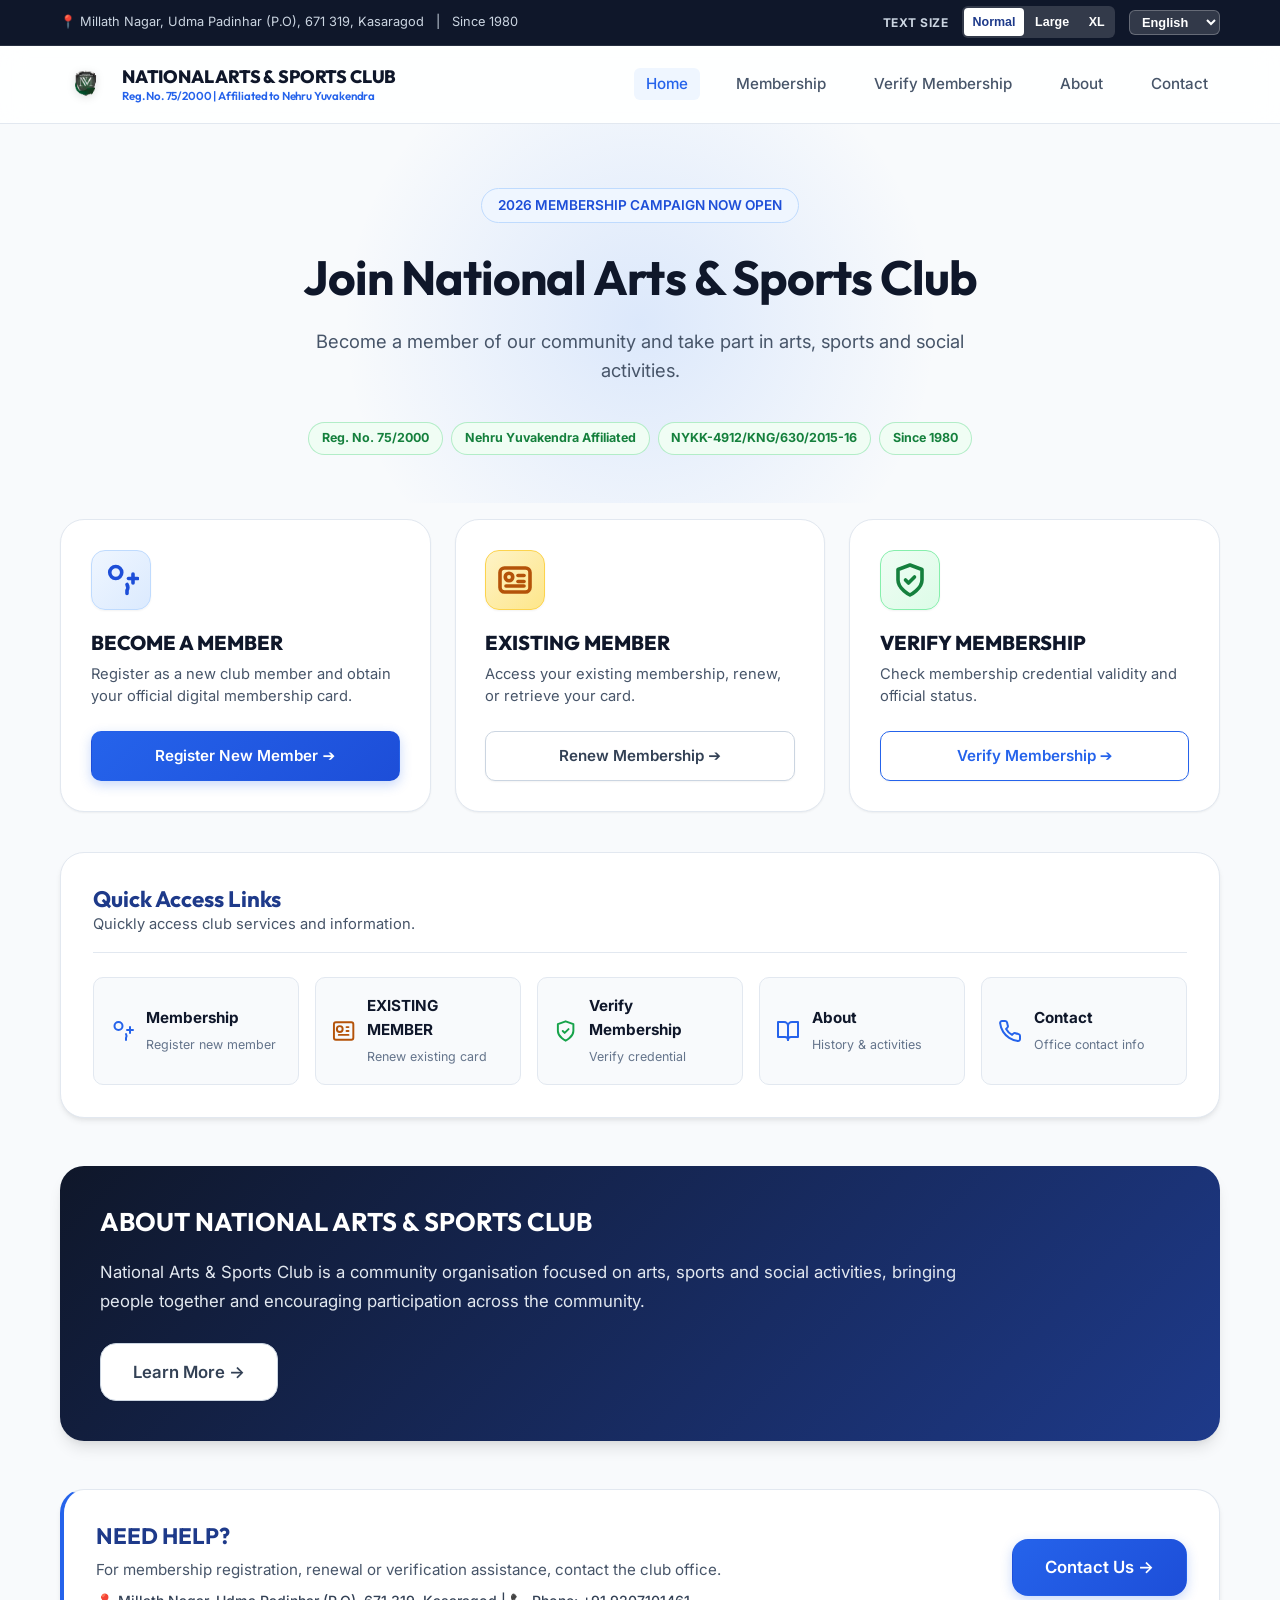
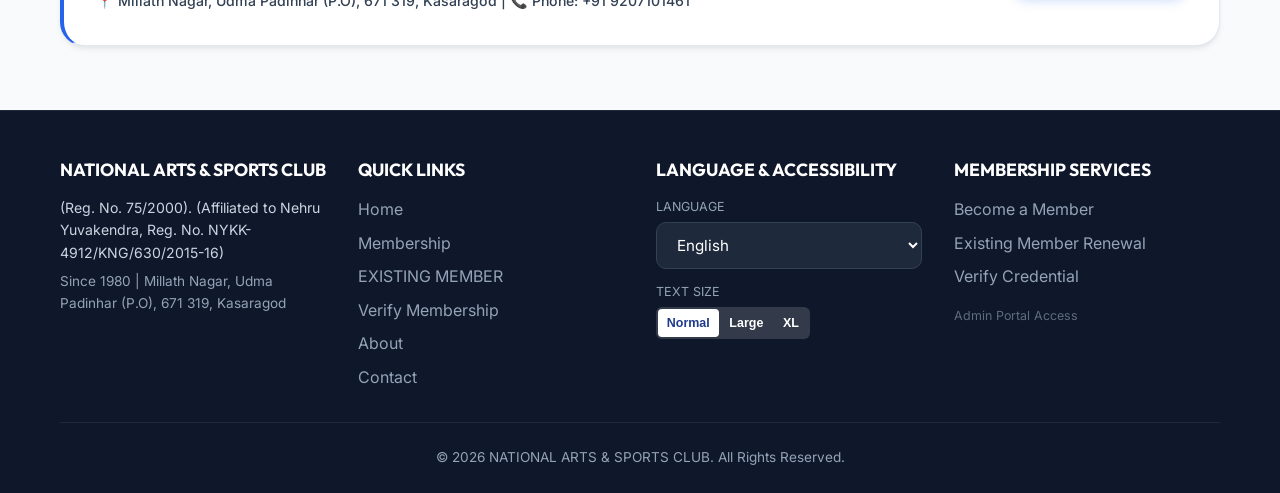
==== commit 8c39308b: "Optimize mobile layout for phone viewports: header brand text wrapping, topbar address, hero pills, " ====
--- a/index.html
+++ b/index.html
@@ -74,11 +74,11 @@
         </p>
 
         <!-- Official Accreditation Badges -->
-        <div style="display: flex; flex-wrap: wrap; justify-content: center; gap: 0.65rem; margin-top: 1.25rem;">
-          <span class="badge badge-active" style="padding: 0.45rem 0.85rem; font-size: 0.82rem;">Reg. No. 75/2000</span>
-          <span class="badge badge-active" style="padding: 0.45rem 0.85rem; font-size: 0.82rem;">Affiliated to Nehru Yuvakendra</span>
-          <span class="badge badge-active" style="padding: 0.45rem 0.85rem; font-size: 0.82rem;">Reg. No. NYKK-4912/KNG/630/2015-16</span>
-          <span class="badge badge-active" style="padding: 0.45rem 0.85rem; font-size: 0.82rem;">Since 1980</span>
+        <div class="hero-accreditations">
+          <span class="accreditation-pill">Reg. No. 75/2000</span>
+          <span class="accreditation-pill">Nehru Yuvakendra Affiliated</span>
+          <span class="accreditation-pill">NYKK-4912/KNG/630/2015-16</span>
+          <span class="accreditation-pill">Since 1980</span>
         </div>
       </div>
     </section>
--- a/css/style.css
+++ b/css/style.css
@@ -248,19 +248,42 @@
 .brand {
   display: flex;
   align-items: center;
-  gap: 0.85rem;
+  gap: 0.75rem;
   font-weight: 800;
-  font-size: 1.55rem;
   color: var(--slate-900);
   font-family: 'Outfit', sans-serif;
   letter-spacing: -0.01em;
+  text-decoration: none;
 }
 
 .brand-logo-img {
-  width: 60px;
-  height: 60px;
+  width: 50px;
+  height: 50px;
   object-fit: contain;
-  filter: drop-shadow(0 2px 4px rgba(0,0,0,0.15));
+  filter: drop-shadow(0 2px 4px rgba(0,0,0,0.12));
+  flex-shrink: 0;
+}
+
+.brand-text-container {
+  display: flex;
+  flex-direction: column;
+  justify-content: center;
+  line-height: 1.15;
+}
+
+.brand-title {
+  font-family: 'Outfit', sans-serif;
+  font-size: 1.12rem;
+  font-weight: 800;
+  color: var(--slate-900);
+  letter-spacing: -0.01em;
+}
+
+.brand-meta {
+  font-size: 0.72rem;
+  font-weight: 600;
+  color: var(--primary-600);
+  margin-top: 1px;
 }
 
 .nav-links {
@@ -487,6 +510,28 @@
   margin-bottom: 3rem;
 }
 
+.hero-accreditations {
+  display: flex;
+  flex-wrap: wrap;
+  justify-content: center;
+  gap: 0.5rem;
+  margin-top: 1.25rem;
+}
+
+.accreditation-pill {
+  background-color: var(--success-50);
+  border: 1px solid rgba(34, 197, 94, 0.3);
+  color: var(--success-700);
+  font-weight: 700;
+  font-size: 0.78rem;
+  padding: 0.35rem 0.8rem;
+  border-radius: var(--radius-full);
+  display: inline-flex;
+  align-items: center;
+  gap: 0.35rem;
+  white-space: nowrap;
+}
+
 /* Feature Grid */
 .features-grid {
   display: grid;
@@ -531,6 +576,47 @@
 .feature-desc {
   color: var(--slate-600);
   font-size: 0.92rem;
+}
+
+/* Action Cards Grid (Homepage Highlights) */
+.action-cards-grid {
+  display: grid;
+  grid-template-columns: repeat(auto-fit, minmax(280px, 1fr));
+  gap: 1.5rem;
+  margin-top: 1rem;
+  margin-bottom: 2.5rem;
+}
+
+.action-card {
+  background-color: var(--surface-card);
+  border: 1px solid var(--border-color);
+  border-radius: var(--radius-xl);
+  padding: 1.85rem;
+  display: flex;
+  flex-direction: column;
+  justify-content: space-between;
+  box-shadow: var(--shadow-sm);
+  transition: all var(--transition-normal);
+}
+
+.action-card:hover {
+  transform: translateY(-4px);
+  box-shadow: var(--shadow-lg);
+  border-color: var(--primary-300);
+}
+
+.action-card-title {
+  font-size: 1.25rem;
+  font-weight: 800;
+  margin-bottom: 0.5rem;
+  color: var(--slate-900);
+}
+
+.action-card-desc {
+  font-size: 0.92rem;
+  color: var(--slate-600);
+  margin-bottom: 1.5rem;
+  line-height: 1.5;
 }
 
 /* Card Sections */
@@ -1252,10 +1338,63 @@
   }
 }
 
-/* Mobile Responsive */
+/* Mobile Responsive System */
 @media (max-width: 768px) {
-  .hero-title { font-size: 2.1rem; }
-  .nav-links { display: none; }
+  /* Top bar layout optimization */
+  .top-bar-info {
+    display: none !important;
+  }
+  .top-bar-inner {
+    justify-content: center;
+  }
+  .top-bar-controls {
+    gap: 0.5rem;
+    width: 100%;
+    justify-content: space-between;
+  }
+
+  /* Header & Navigation optimization */
+  .navbar {
+    padding: 0.5rem 0;
+  }
+  .brand {
+    gap: 0.55rem;
+  }
+  .brand-logo-img {
+    width: 40px;
+    height: 40px;
+  }
+  .brand-title {
+    font-size: 0.95rem;
+    line-height: 1.15;
+    max-width: 210px;
+  }
+  .brand-meta {
+    font-size: 0.62rem;
+    line-height: 1.1;
+    max-width: 210px;
+    white-space: nowrap;
+    overflow: hidden;
+    text-overflow: ellipsis;
+  }
+  .mobile-toggle {
+    display: inline-flex;
+    align-items: center;
+    justify-content: center;
+    gap: 0.3rem;
+    padding: 0.4rem 0.75rem;
+    font-size: 0.82rem;
+    font-weight: 700;
+    background-color: var(--primary-50);
+    color: var(--primary-700);
+    border: 1px solid var(--primary-200);
+    border-radius: var(--radius-md);
+    cursor: pointer;
+    white-space: nowrap;
+  }
+  .nav-links {
+    display: none;
+  }
   .nav-links.mobile-open {
     display: flex;
     flex-direction: column;
@@ -1264,11 +1403,68 @@
     left: 0;
     right: 0;
     background-color: var(--surface-card);
-    padding: 1.5rem;
+    padding: 1.25rem 1.5rem;
     box-shadow: var(--shadow-lg);
     border-bottom: 1px solid var(--border-color);
-  }
-  .mobile-toggle { display: block; }
-  .form-group-half, .form-group-third { grid-column: span 12; }
-  .card-box { padding: 1.5rem; }
-}
+    z-index: 999;
+  }
+
+  /* Hero & Typography adjustment */
+  .hero-section {
+    padding: 2.25rem 0 1.5rem;
+  }
+  .hero-badge {
+    font-size: 0.75rem;
+    padding: 0.25rem 0.75rem;
+    margin-bottom: 1rem;
+  }
+  .hero-title {
+    font-size: 1.7rem;
+    line-height: 1.2;
+    margin-bottom: 0.75rem;
+  }
+  .hero-subtitle {
+    font-size: 0.95rem;
+    line-height: 1.45;
+    margin-bottom: 1.25rem;
+  }
+
+  /* Form & Grid adjustments */
+  .form-group-half, .form-group-third {
+    grid-column: span 12;
+  }
+  .card-box {
+    padding: 1.25rem;
+  }
+  .action-card {
+    padding: 1.35rem;
+  }
+}
+
+@media (max-width: 480px) {
+  .container {
+    padding: 0 0.85rem;
+  }
+  .brand-title {
+    font-size: 0.86rem;
+    max-width: 170px;
+  }
+  .brand-meta {
+    font-size: 0.6rem;
+    max-width: 170px;
+  }
+  .control-label {
+    display: none;
+  }
+  .btn-toggle-opt {
+    padding: 0.15rem 0.45rem;
+    font-size: 0.72rem;
+  }
+  .lang-select-sm {
+    font-size: 0.75rem;
+    padding: 0.15rem 0.4rem;
+  }
+  .hero-title {
+    font-size: 1.5rem;
+  }
+}
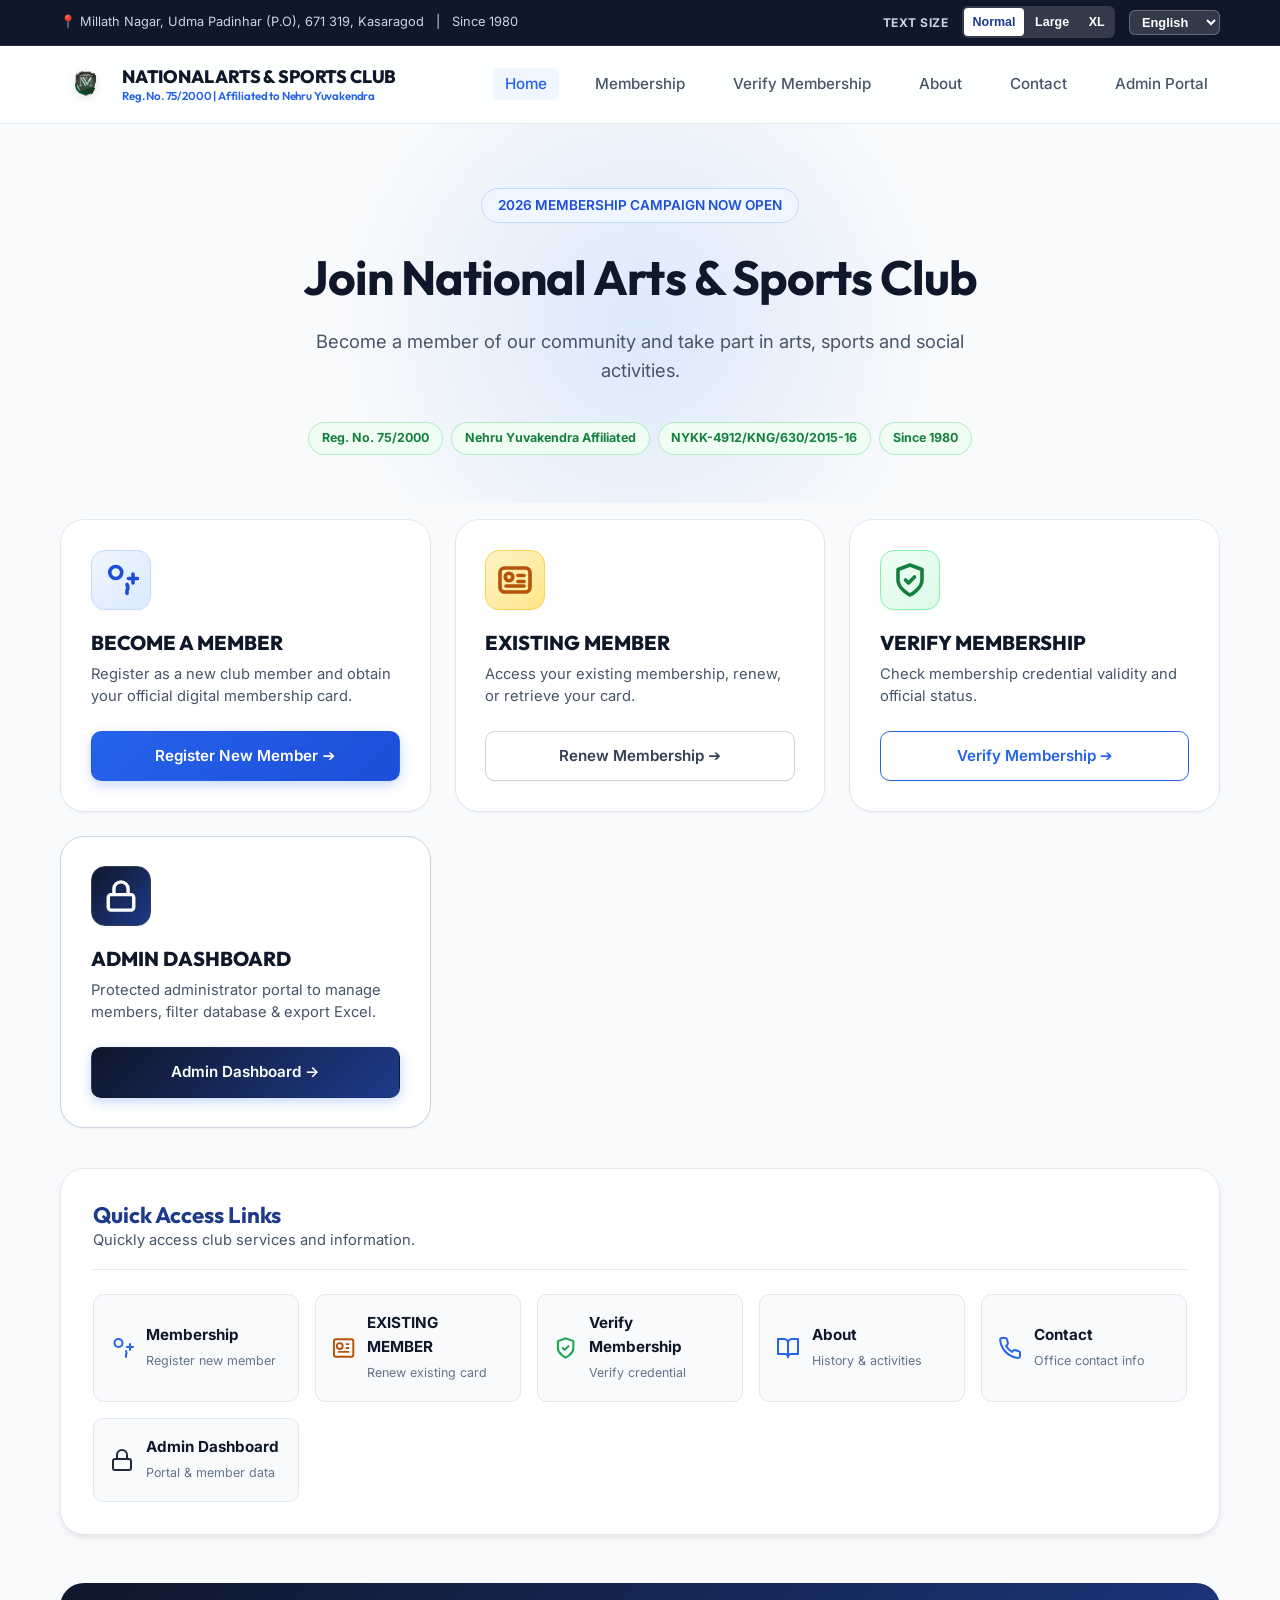
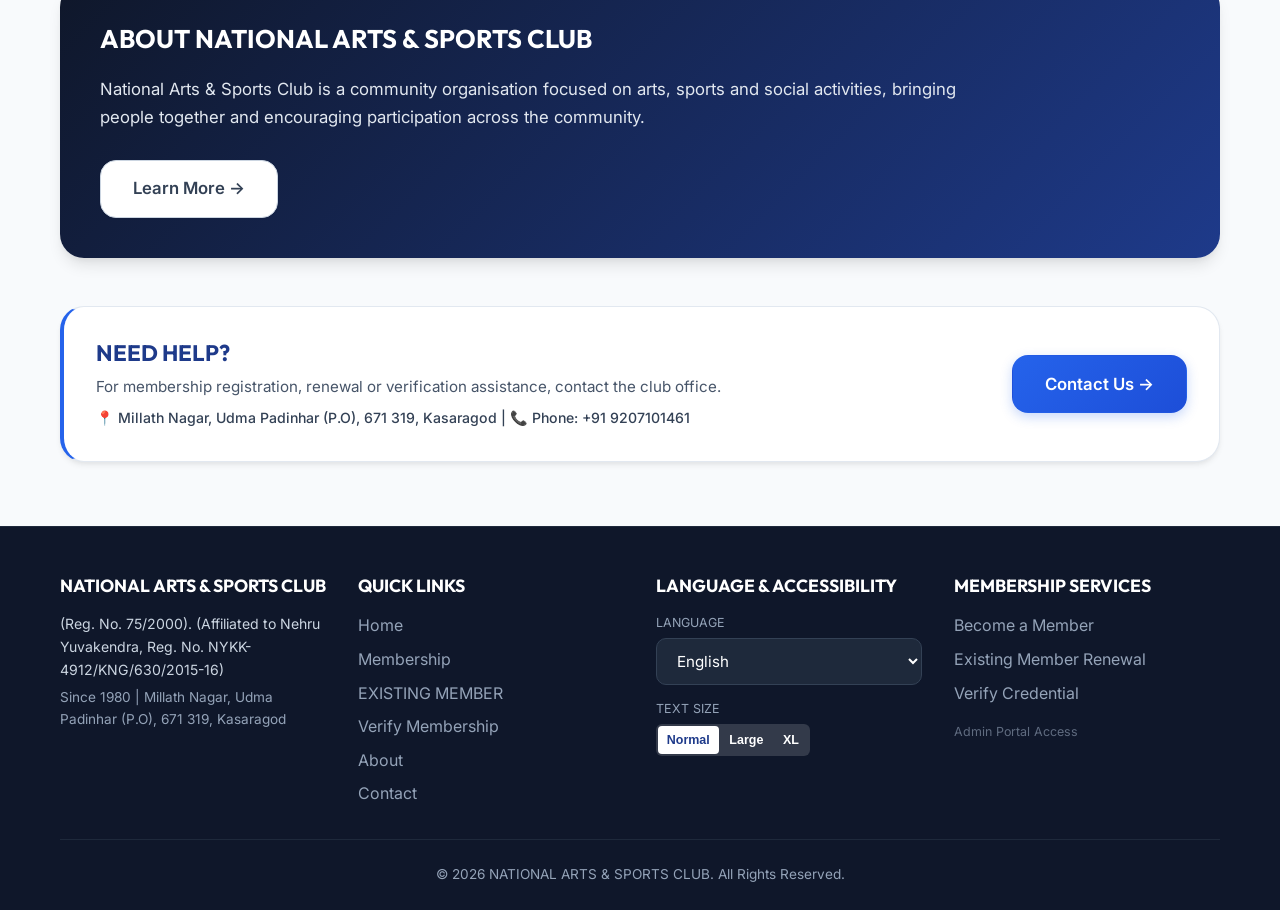
==== commit 05e56cd7: "Add Admin Dashboard card and quick access link to homepage and update navigation links across all pa" ====
--- a/index.html
+++ b/index.html
@@ -53,6 +53,7 @@
         <li><a href="verify.html" class="nav-link" data-i18n="nav_verify">Verify Membership</a></li>
         <li><a href="about.html" class="nav-link" data-i18n="nav_about">About</a></li>
         <li><a href="contact.html" class="nav-link" data-i18n="nav_contact">Contact</a></li>
+        <li><a href="admin.html" class="nav-link">Admin Portal</a></li>
       </ul>
     </div>
   </header>
@@ -137,6 +138,21 @@
           <a href="verify.html" class="btn btn-outline-primary" data-i18n="btn_verify">Verify Membership →</a>
         </div>
 
+        <!-- CARD 4: ADMIN DASHBOARD -->
+        <div class="action-card" style="border-color: #cbd5e1;">
+          <div>
+            <div style="width: 60px; height: 60px; border-radius: 14px; background: linear-gradient(135deg, #0f172a, #1e3a8a); color: #ffffff; border: 1px solid #334155; display: flex; align-items: center; justify-content: center; margin-bottom: 1.25rem; box-shadow: var(--shadow-sm);">
+              <svg width="34" height="34" viewBox="0 0 24 24" fill="none" stroke="currentColor" stroke-width="2.4" stroke-linecap="round" stroke-linejoin="round" style="display: block;">
+                <rect x="3" y="11" width="18" height="11" rx="2" ry="2"></rect>
+                <path d="M7 11V7a5 5 0 0 1 10 0v4"></path>
+              </svg>
+            </div>
+            <h2 class="action-card-title">ADMIN DASHBOARD</h2>
+            <p class="action-card-desc">Protected administrator portal to manage members, filter database & export Excel.</p>
+          </div>
+          <a href="admin.html" class="btn btn-primary" style="background: linear-gradient(135deg, #0f172a, #1e3a8a);">Admin Dashboard →</a>
+        </div>
+
       </div>
     </section>
 
@@ -186,6 +202,14 @@
             <div>
               <strong style="color: var(--slate-900); display: block; font-size: 0.95rem;" data-i18n="nav_contact">Contact Us</strong>
               <span style="font-size: 0.78rem; color: var(--slate-500);">Office contact info</span>
+            </div>
+          </a>
+
+          <a href="admin.html" class="verify-detail-item" style="display: flex; align-items: center; gap: 0.75rem; text-decoration: none;">
+            <svg width="24" height="24" viewBox="0 0 24 24" fill="none" stroke="var(--slate-800)" stroke-width="2" stroke-linecap="round" stroke-linejoin="round"><rect x="3" y="11" width="18" height="11" rx="2" ry="2"></rect><path d="M7 11V7a5 5 0 0 1 10 0v4"></path></svg>
+            <div>
+              <strong style="color: var(--slate-900); display: block; font-size: 0.95rem;">Admin Dashboard</strong>
+              <span style="font-size: 0.78rem; color: var(--slate-500);">Portal & member data</span>
             </div>
           </a>
         </div>
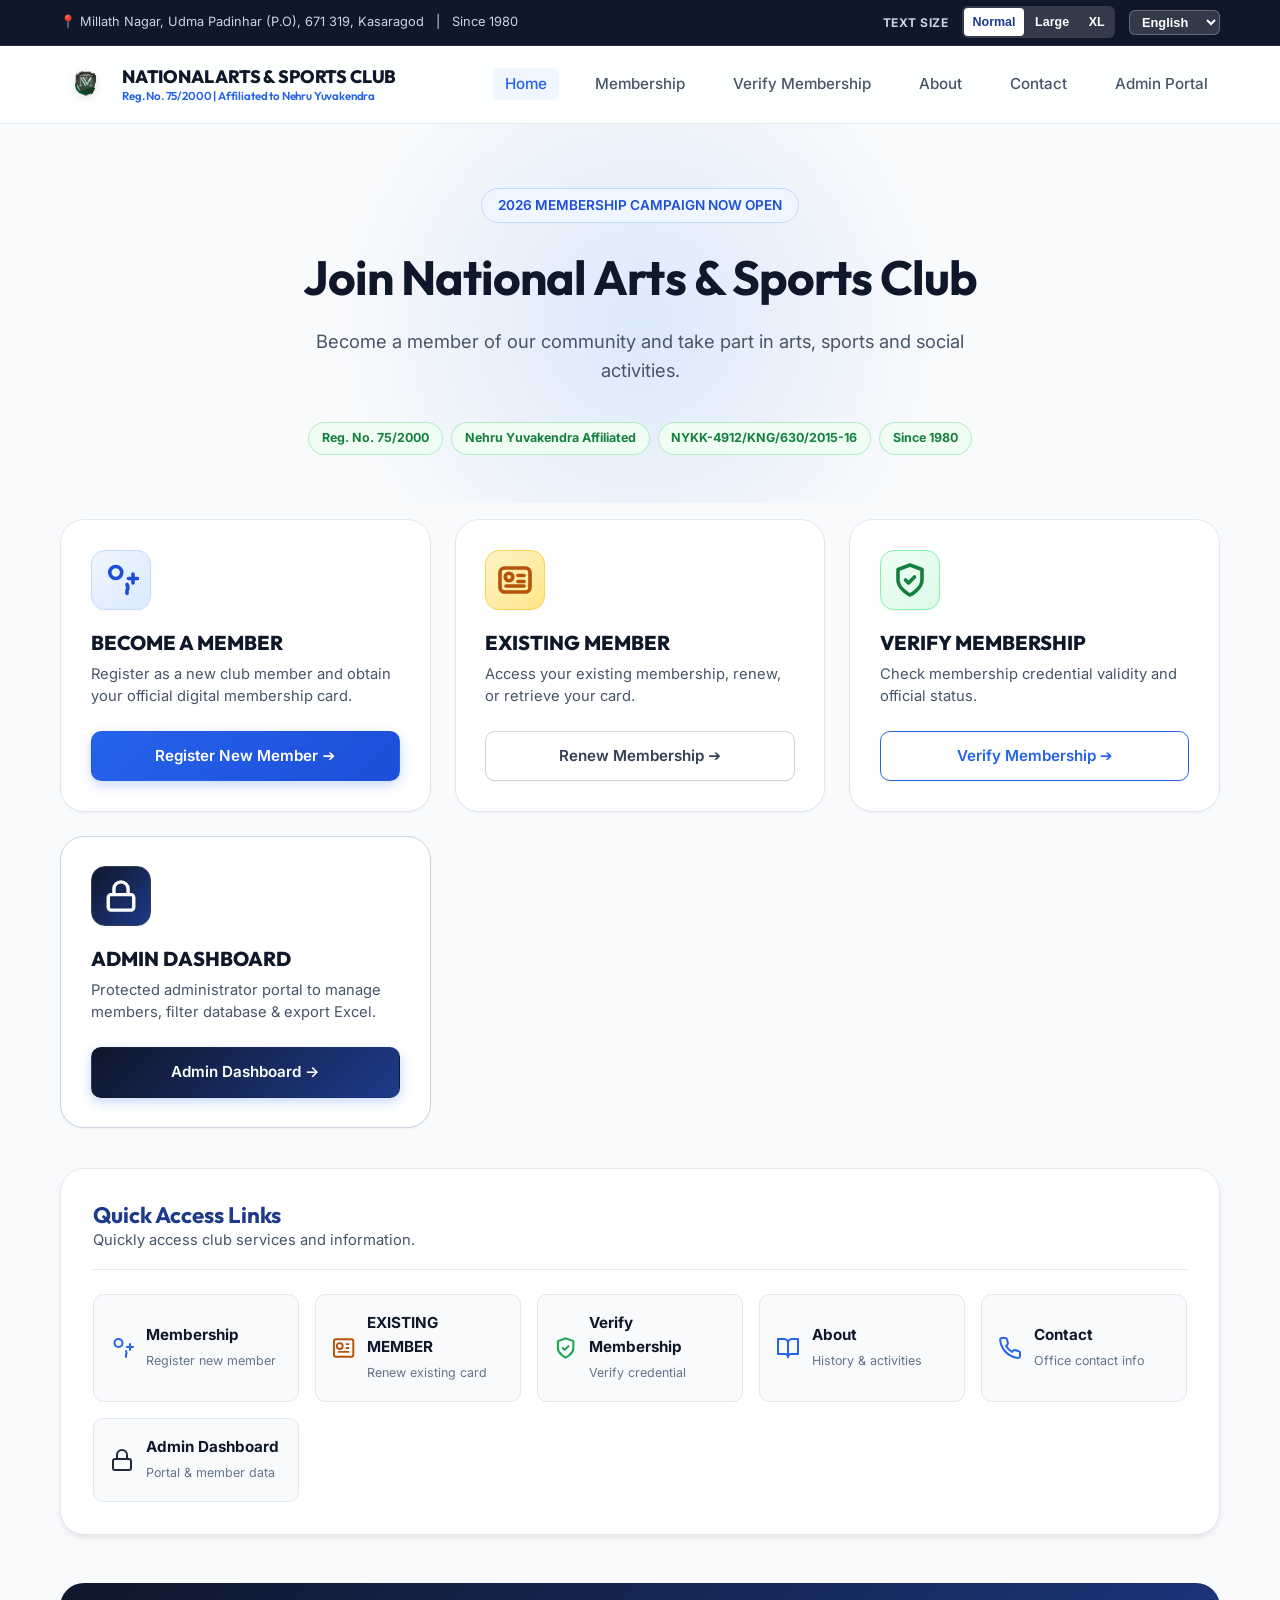
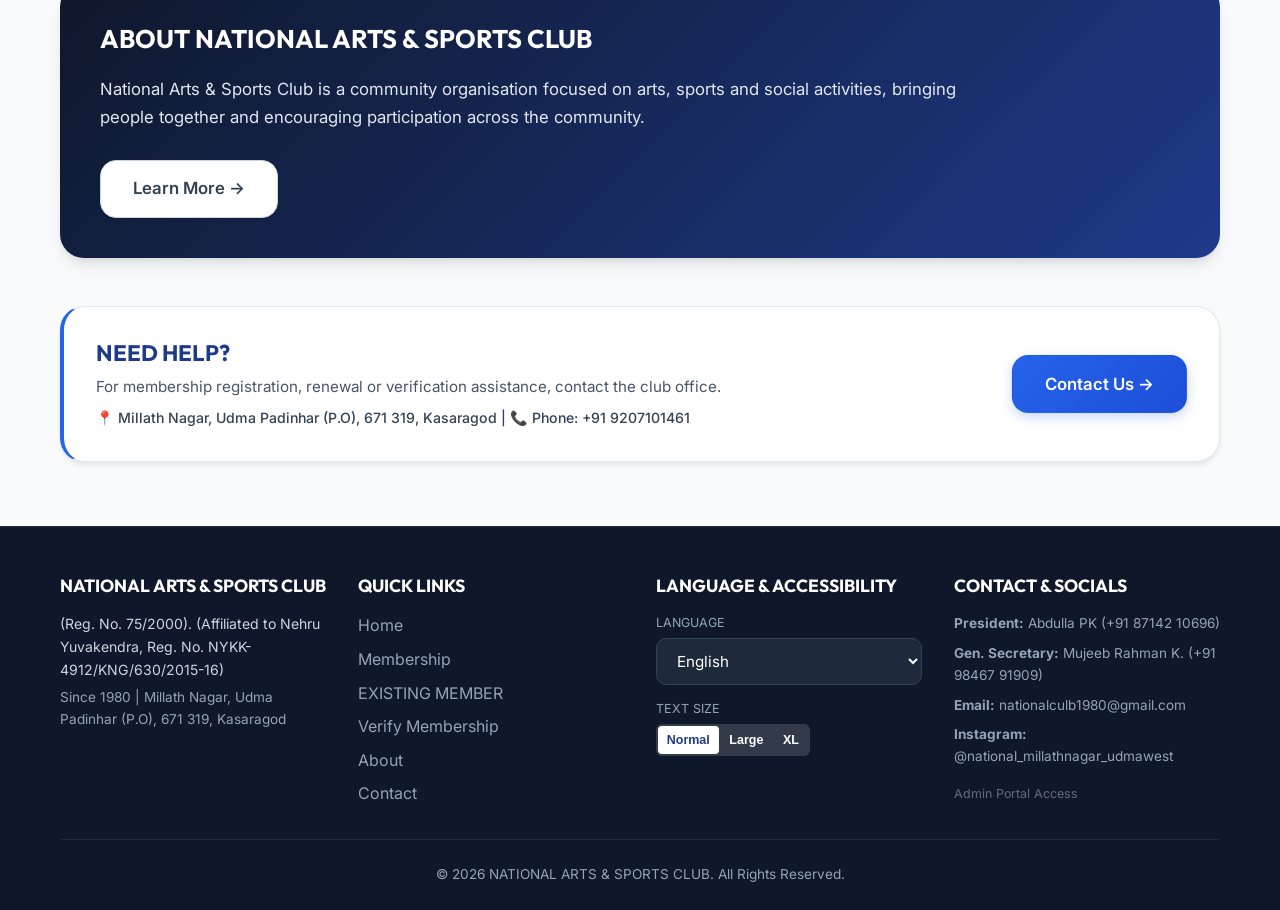
==== commit 3119ec8b: "Update official club contact info, executive committee leadership (President Abdulla PK, Gen. Secret" ====
--- a/index.html
+++ b/index.html
@@ -299,13 +299,14 @@
           </div>
         </div>
 
-        <!-- Column 4: Membership Services -->
-        <div>
-          <h4 class="footer-title">MEMBERSHIP SERVICES</h4>
-          <ul class="footer-links">
-            <li><a href="register.html">Become a Member</a></li>
-            <li><a href="renewal.html">Existing Member Renewal</a></li>
-            <li><a href="verify.html">Verify Credential</a></li>
+        <!-- Column 4: Contact & Socials -->
+        <div>
+          <h4 class="footer-title">CONTACT & SOCIALS</h4>
+          <ul class="footer-links" style="font-size: 0.85rem;">
+            <li><strong>President:</strong> Abdulla PK (<a href="tel:+918714210696">+91 87142 10696</a>)</li>
+            <li><strong>Gen. Secretary:</strong> Mujeeb Rahman K. (<a href="tel:+919846791909">+91 98467 91909</a>)</li>
+            <li><strong>Email:</strong> <a href="mailto:nationalculb1980@gmail.com" style="word-break: break-all;">nationalculb1980@gmail.com</a></li>
+            <li><strong>Instagram:</strong> <a href="https://www.instagram.com/national_millathnagar_udmawest" target="_blank" rel="noopener noreferrer">@national_millathnagar_udmawest</a></li>
             <li><a href="admin.html" style="font-size: 0.78rem; opacity: 0.6; margin-top: 0.5rem; display: inline-block;">Admin Portal Access</a></li>
           </ul>
         </div>
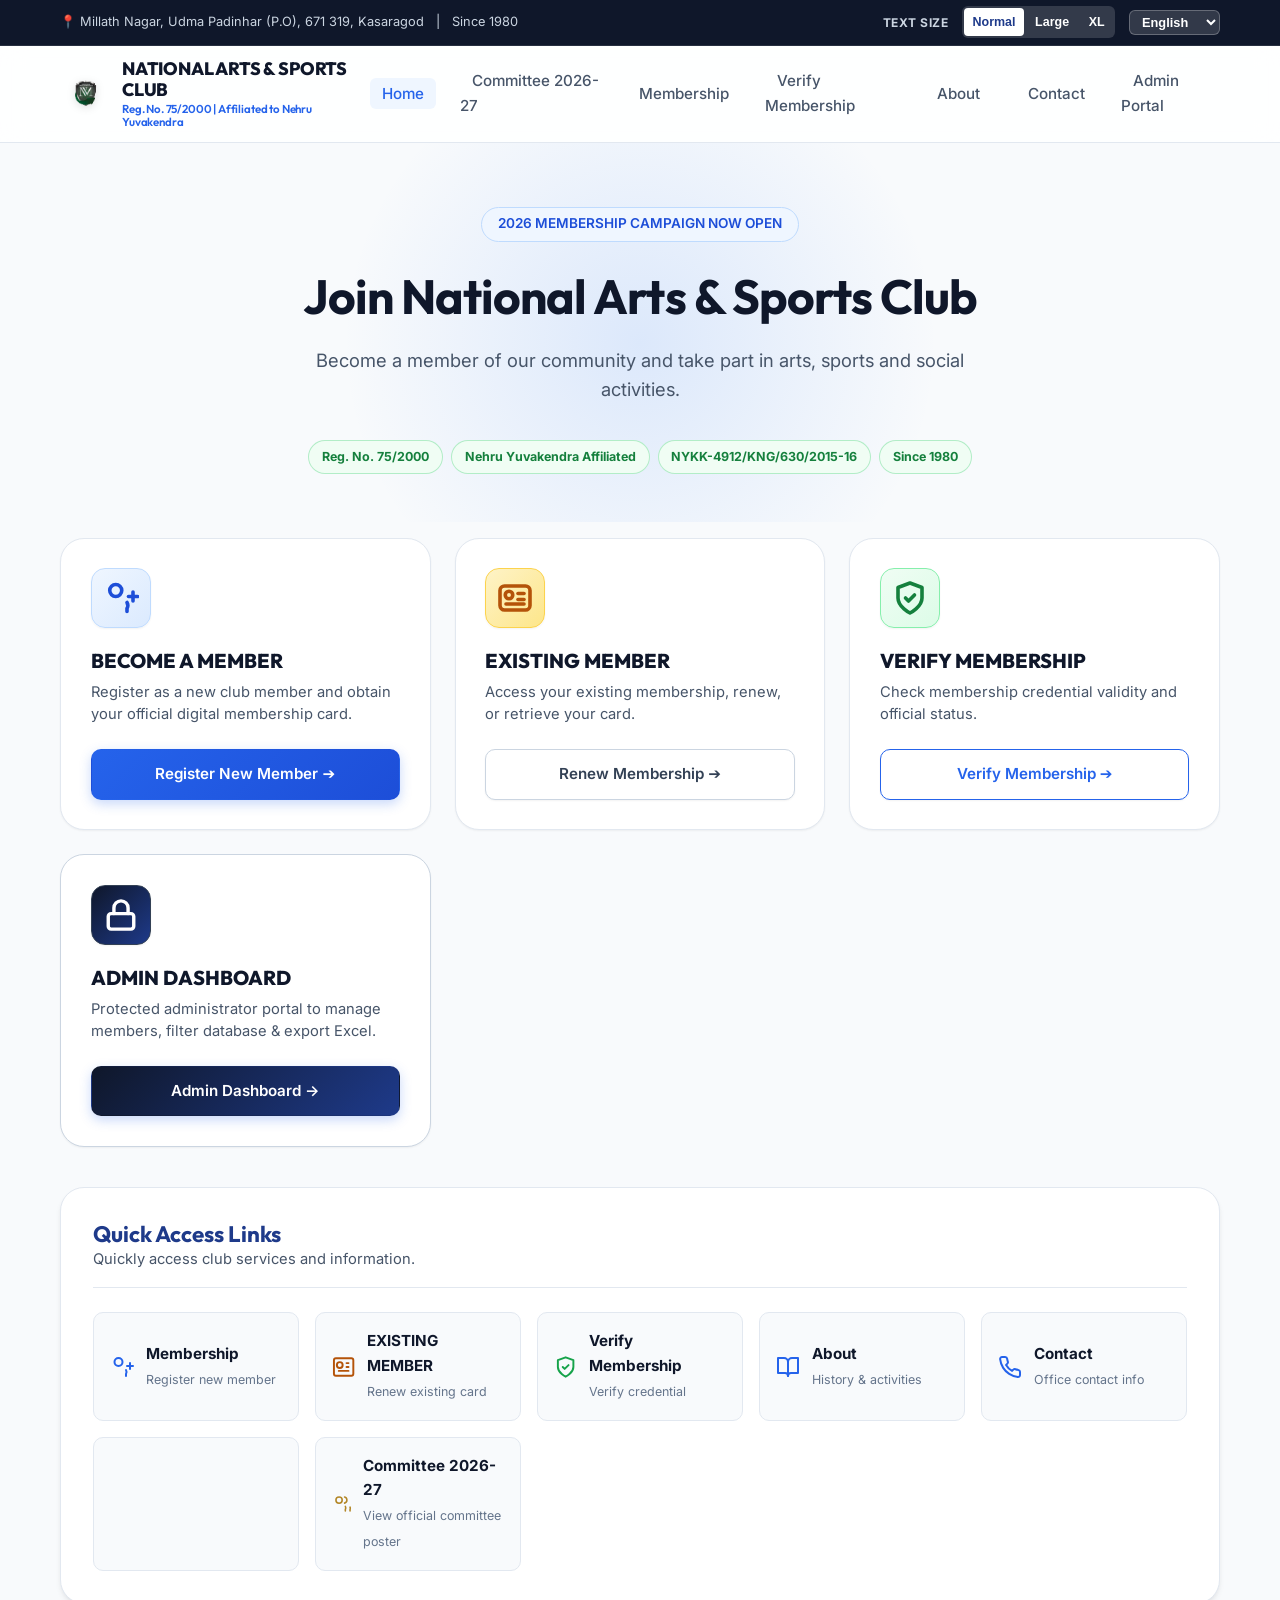
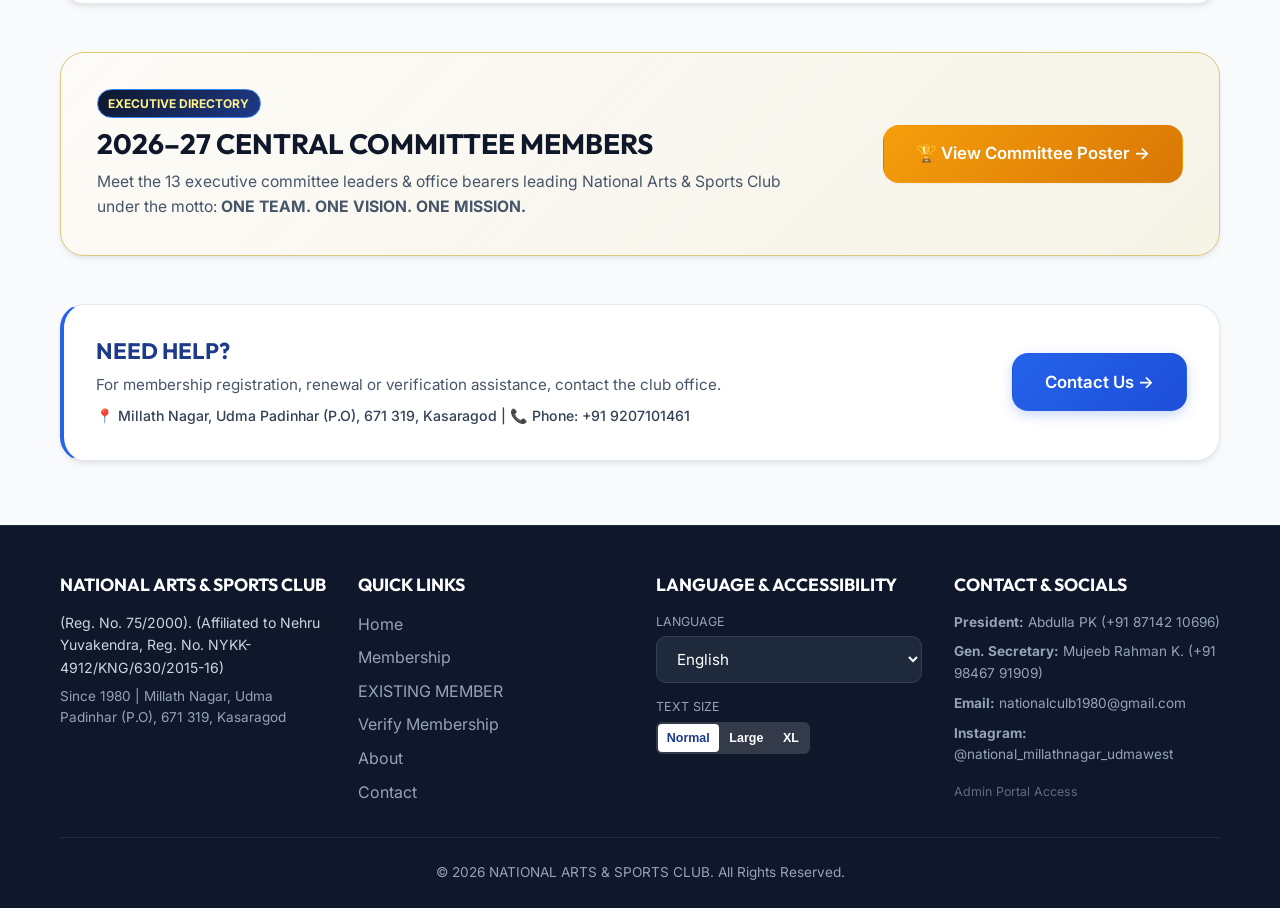
==== commit 0112ec6d: "Create official 2026-27 Central Committee Members poster page (committee.html) with exact cream grid" ====
--- a/index.html
+++ b/index.html
@@ -49,6 +49,7 @@
 
       <ul class="nav-links" id="navLinks">
         <li><a href="index.html" class="nav-link active" data-i18n="nav_home">Home</a></li>
+        <li><a href="committee.html" class="nav-link">Committee 2026-27</a></li>
         <li><a href="register.html" class="nav-link" data-i18n="nav_membership">Membership</a></li>
         <li><a href="verify.html" class="nav-link" data-i18n="nav_verify">Verify Membership</a></li>
         <li><a href="about.html" class="nav-link" data-i18n="nav_about">About</a></li>
@@ -206,26 +207,30 @@
           </a>
 
           <a href="admin.html" class="verify-detail-item" style="display: flex; align-items: center; gap: 0.75rem; text-decoration: none;">
-            <svg width="24" height="24" viewBox="0 0 24 24" fill="none" stroke="var(--slate-800)" stroke-width="2" stroke-linecap="round" stroke-linejoin="round"><rect x="3" y="11" width="18" height="11" rx="2" ry="2"></rect><path d="M7 11V7a5 5 0 0 1 10 0v4"></path></svg>
-            <div>
-              <strong style="color: var(--slate-900); display: block; font-size: 0.95rem;">Admin Dashboard</strong>
-              <span style="font-size: 0.78rem; color: var(--slate-500);">Portal & member data</span>
-            </div>
-          </a>
-        </div>
-      </div>
-    </section>
-
-    <!-- Section 8: About National Arts & Sports Club (Short Summary) -->
+          <a href="committee.html" class="verify-detail-item" style="display: flex; align-items: center; gap: 0.75rem; text-decoration: none;">
+            <svg width="24" height="24" viewBox="0 0 24 24" fill="none" stroke="#b38728" stroke-width="2" stroke-linecap="round" stroke-linejoin="round"><path d="M17 21v-2a4 4 4 0 0 0-4-4H5a4 4 0 0 0-4 4v2"></path><circle cx="9" cy="7" r="4"></circle><path d="M23 21v-2a4 4 4 0 0 0-3-3.87"></path><path d="M16 3.13a4 4 0 0 1 0 7.75"></path></svg>
+            <div>
+              <strong style="color: var(--slate-900); display: block; font-size: 0.95rem;">Committee 2026-27</strong>
+              <span style="font-size: 0.78rem; color: var(--slate-500);">View official committee poster</span>
+            </div>
+          </a>
+        </div>
+      </div>
+    </section>
+
+    <!-- Section 8: 2026–27 Central Committee Members Banner -->
     <section class="container" style="margin-bottom: 3rem;">
-      <div style="background: linear-gradient(135deg, var(--slate-900), #1e3a8a); color: #ffffff; padding: 2.5rem; border-radius: var(--radius-xl); box-shadow: var(--shadow-lg); display: flex; flex-direction: column; gap: 1.25rem;">
-        <h2 style="font-size: 1.6rem; color: #ffffff;">ABOUT NATIONAL ARTS & SPORTS CLUB</h2>
-        <p style="font-size: 1.05rem; color: var(--slate-200); max-width: 900px; line-height: 1.7;">
-          National Arts & Sports Club is a community organisation focused on arts, sports and social activities, bringing people together and encouraging participation across the community.
-        </p>
-        <div>
-          <a href="about.html" class="btn btn-secondary btn-lg" style="margin-top: 0.5rem;">Learn More →</a>
-        </div>
+      <div style="background: linear-gradient(135deg, #fcfbf7 0%, #f6f3e7 100%); border: 1.5px solid #dfc776; padding: 2.25rem; border-radius: var(--radius-xl); box-shadow: var(--shadow-md); display: flex; align-items: center; justify-content: space-between; flex-wrap: wrap; gap: 1.5rem; position: relative; overflow: hidden;">
+        <div style="max-width: 700px;">
+          <span class="badge" style="background: linear-gradient(135deg, #0f172a, #1e3a8a); color: #fef08a; border: 1px solid #3b82f6; margin-bottom: 0.5rem;">EXECUTIVE DIRECTORY</span>
+          <h2 style="font-family: 'Outfit', sans-serif; font-size: 1.75rem; color: #0f172a; margin-bottom: 0.5rem; text-transform: uppercase;">2026–27 Central Committee Members</h2>
+          <p style="color: #475569; font-size: 0.98rem; line-height: 1.6; margin: 0;">
+            Meet the 13 executive committee leaders & office bearers leading National Arts & Sports Club under the motto: <strong>ONE TEAM. ONE VISION. ONE MISSION.</strong>
+          </p>
+        </div>
+        <a href="committee.html" class="btn btn-gold btn-lg" style="white-space: nowrap;">
+          🏆 View Committee Poster →
+        </a>
       </div>
     </section>
 
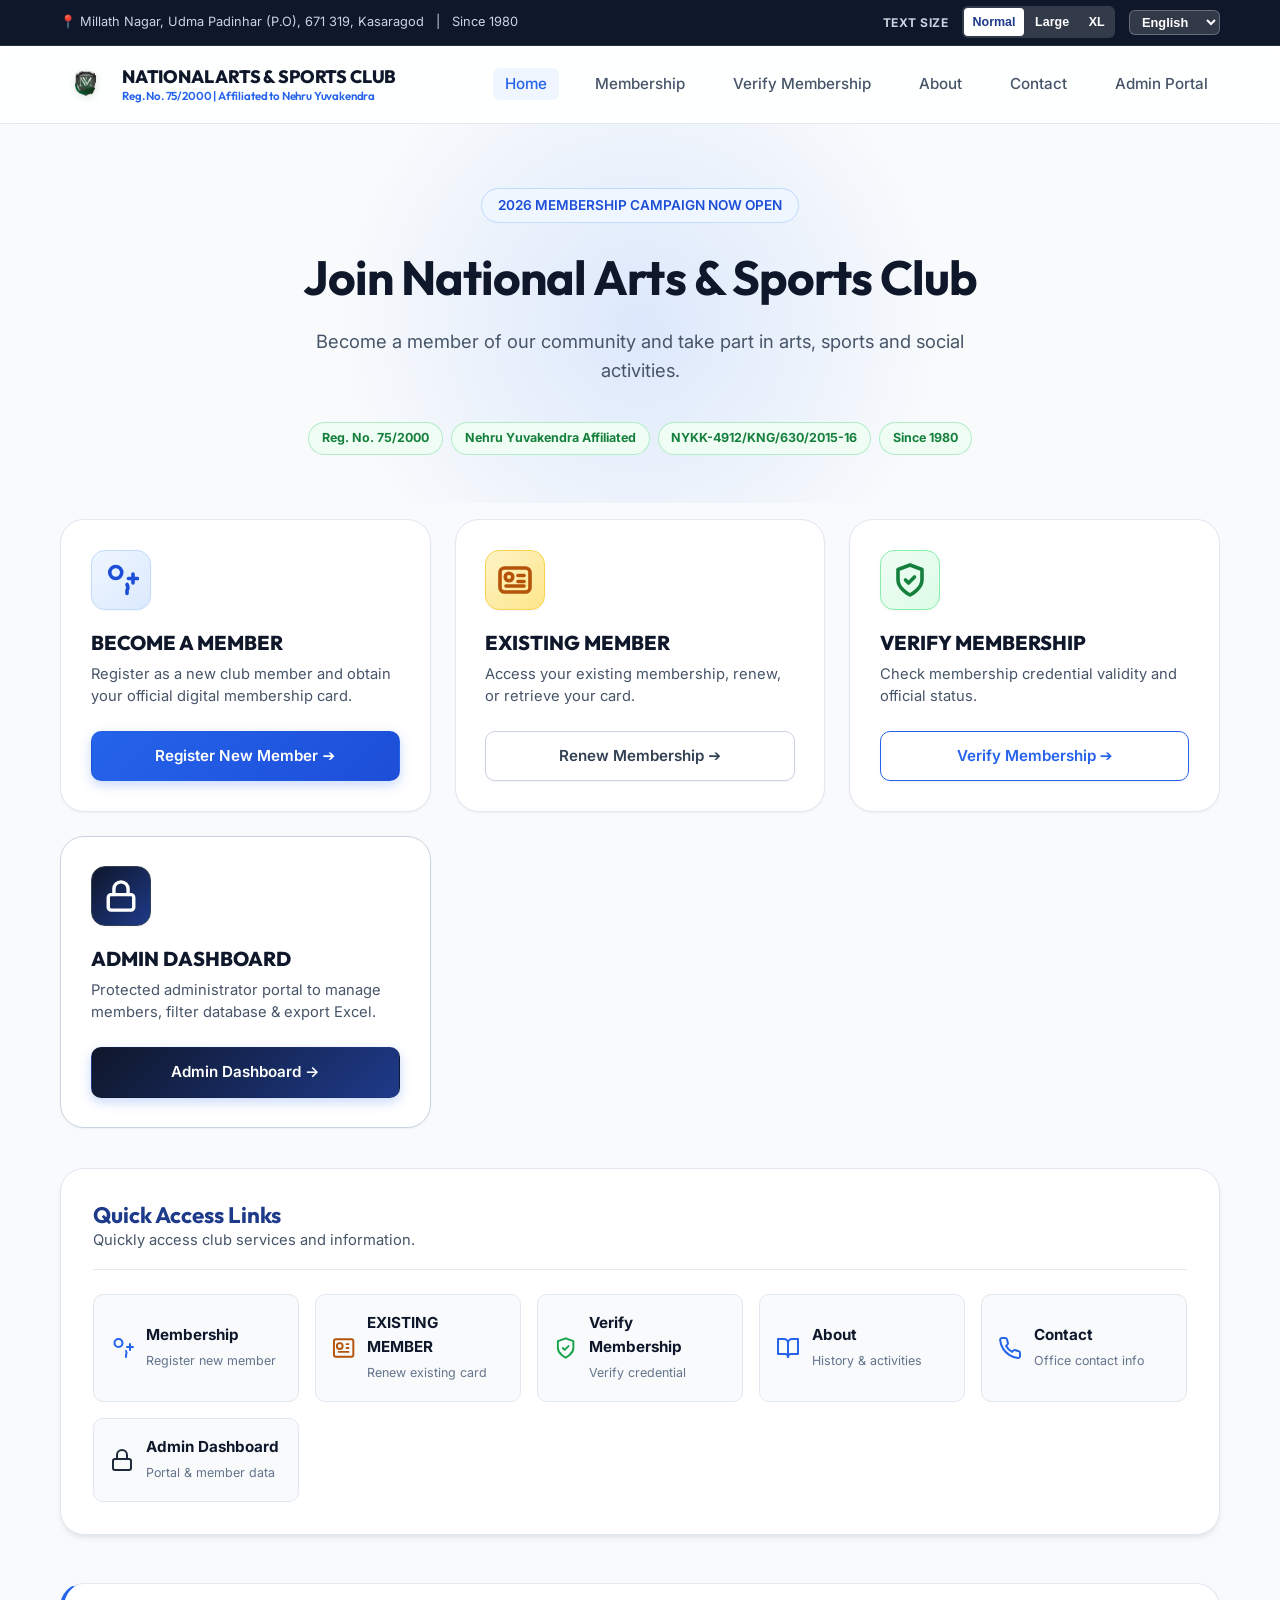
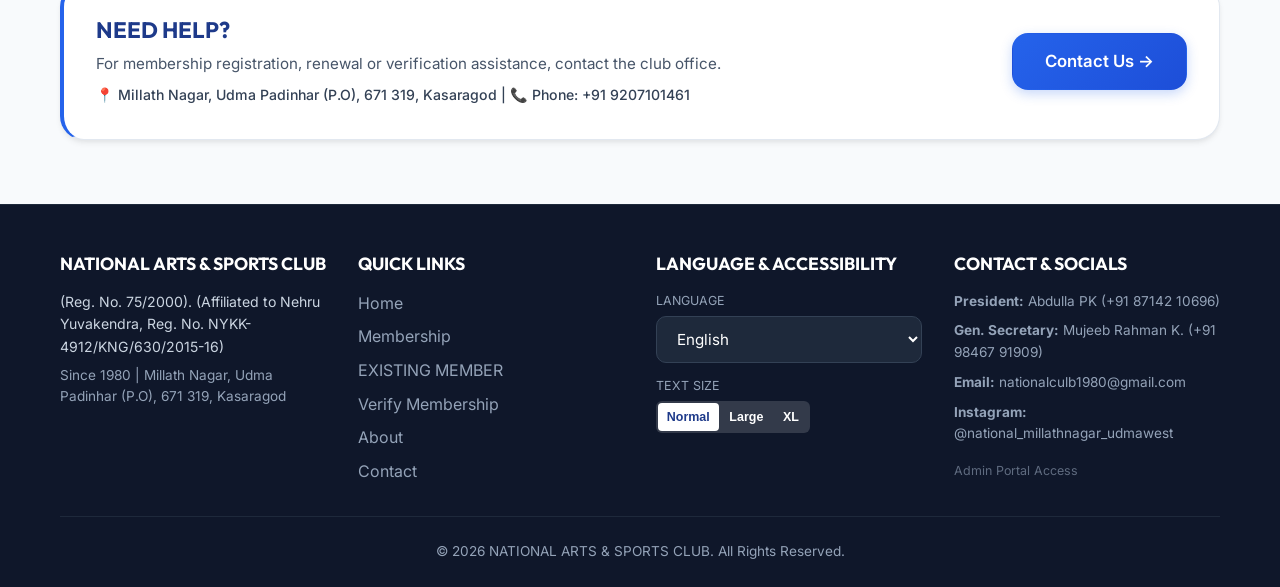
==== commit cca552c9: "Remove committee.html page and committee references as requested by user" ====
--- a/index.html
+++ b/index.html
@@ -49,7 +49,6 @@
 
       <ul class="nav-links" id="navLinks">
         <li><a href="index.html" class="nav-link active" data-i18n="nav_home">Home</a></li>
-        <li><a href="committee.html" class="nav-link">Committee 2026-27</a></li>
         <li><a href="register.html" class="nav-link" data-i18n="nav_membership">Membership</a></li>
         <li><a href="verify.html" class="nav-link" data-i18n="nav_verify">Verify Membership</a></li>
         <li><a href="about.html" class="nav-link" data-i18n="nav_about">About</a></li>
@@ -207,30 +206,13 @@
           </a>
 
           <a href="admin.html" class="verify-detail-item" style="display: flex; align-items: center; gap: 0.75rem; text-decoration: none;">
-          <a href="committee.html" class="verify-detail-item" style="display: flex; align-items: center; gap: 0.75rem; text-decoration: none;">
-            <svg width="24" height="24" viewBox="0 0 24 24" fill="none" stroke="#b38728" stroke-width="2" stroke-linecap="round" stroke-linejoin="round"><path d="M17 21v-2a4 4 4 0 0 0-4-4H5a4 4 0 0 0-4 4v2"></path><circle cx="9" cy="7" r="4"></circle><path d="M23 21v-2a4 4 4 0 0 0-3-3.87"></path><path d="M16 3.13a4 4 0 0 1 0 7.75"></path></svg>
-            <div>
-              <strong style="color: var(--slate-900); display: block; font-size: 0.95rem;">Committee 2026-27</strong>
-              <span style="font-size: 0.78rem; color: var(--slate-500);">View official committee poster</span>
-            </div>
-          </a>
-        </div>
-      </div>
-    </section>
-
-    <!-- Section 8: 2026–27 Central Committee Members Banner -->
-    <section class="container" style="margin-bottom: 3rem;">
-      <div style="background: linear-gradient(135deg, #fcfbf7 0%, #f6f3e7 100%); border: 1.5px solid #dfc776; padding: 2.25rem; border-radius: var(--radius-xl); box-shadow: var(--shadow-md); display: flex; align-items: center; justify-content: space-between; flex-wrap: wrap; gap: 1.5rem; position: relative; overflow: hidden;">
-        <div style="max-width: 700px;">
-          <span class="badge" style="background: linear-gradient(135deg, #0f172a, #1e3a8a); color: #fef08a; border: 1px solid #3b82f6; margin-bottom: 0.5rem;">EXECUTIVE DIRECTORY</span>
-          <h2 style="font-family: 'Outfit', sans-serif; font-size: 1.75rem; color: #0f172a; margin-bottom: 0.5rem; text-transform: uppercase;">2026–27 Central Committee Members</h2>
-          <p style="color: #475569; font-size: 0.98rem; line-height: 1.6; margin: 0;">
-            Meet the 13 executive committee leaders & office bearers leading National Arts & Sports Club under the motto: <strong>ONE TEAM. ONE VISION. ONE MISSION.</strong>
-          </p>
-        </div>
-        <a href="committee.html" class="btn btn-gold btn-lg" style="white-space: nowrap;">
-          🏆 View Committee Poster →
-        </a>
+            <svg width="24" height="24" viewBox="0 0 24 24" fill="none" stroke="var(--slate-800)" stroke-width="2" stroke-linecap="round" stroke-linejoin="round"><rect x="3" y="11" width="18" height="11" rx="2" ry="2"></rect><path d="M7 11V7a5 5 0 0 1 10 0v4"></path></svg>
+            <div>
+              <strong style="color: var(--slate-900); display: block; font-size: 0.95rem;">Admin Dashboard</strong>
+              <span style="font-size: 0.78rem; color: var(--slate-500);">Portal & member data</span>
+            </div>
+          </a>
+        </div>
       </div>
     </section>
 
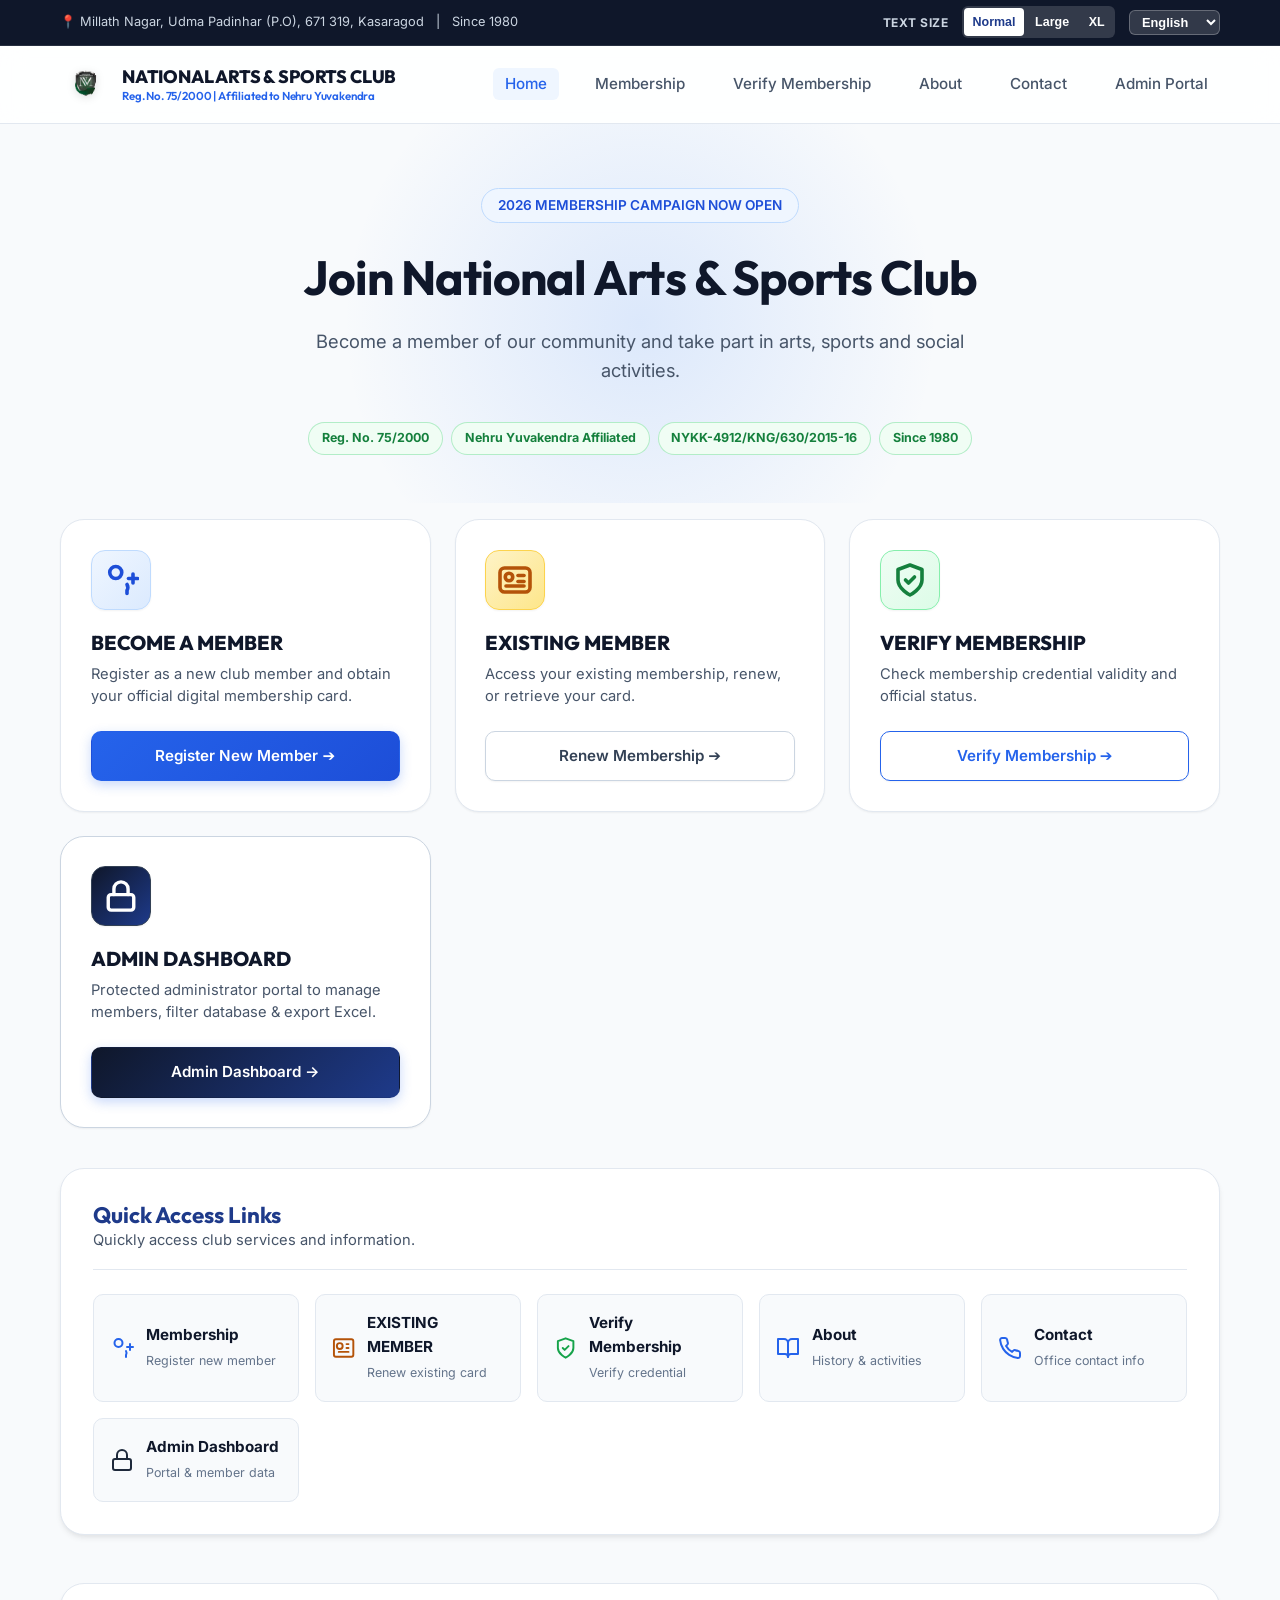
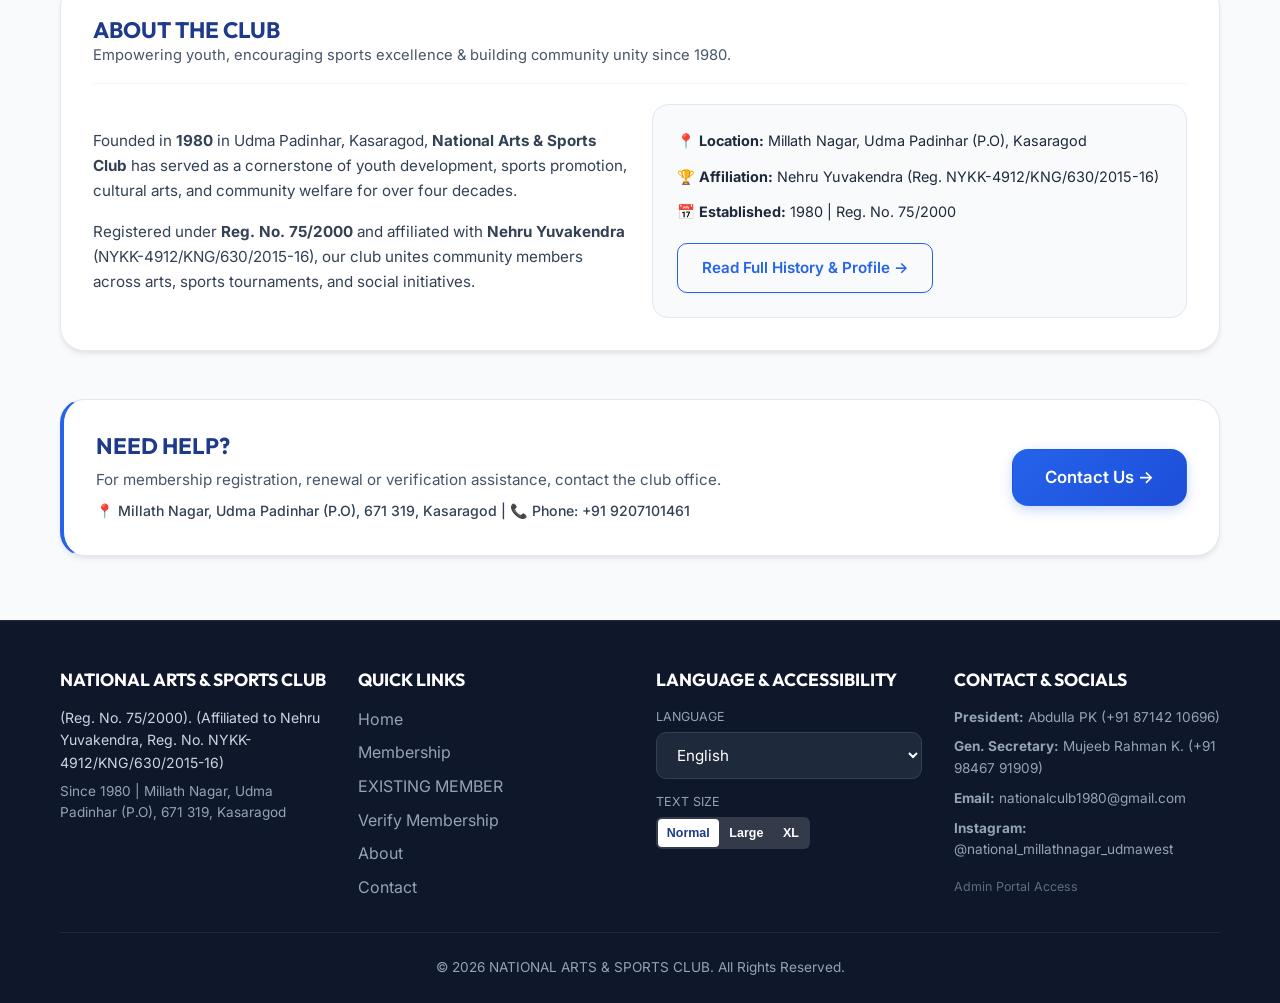
==== commit b93a40d5: "Complete removal of committee references from public website" ====
--- a/index.html
+++ b/index.html
@@ -216,6 +216,32 @@
       </div>
     </section>
 
+    <!-- Section 8: About the Club Section -->
+    <section class="container" style="margin-bottom: 3rem;">
+      <div class="card-box" style="padding: 2rem;">
+        <div class="card-box-header" style="margin-bottom: 1.25rem; border-bottom: 1px solid var(--slate-100); padding-bottom: 1rem;">
+          <h2 style="font-size: 1.4rem; color: var(--primary-900);">ABOUT THE CLUB</h2>
+          <p style="color: var(--slate-600); font-size: 0.92rem;">Empowering youth, encouraging sports excellence & building community unity since 1980.</p>
+        </div>
+        <div style="display: grid; grid-template-columns: repeat(auto-fit, minmax(280px, 1fr)); gap: 1.5rem; align-items: center;">
+          <div>
+            <p style="color: var(--slate-700); line-height: 1.65; margin-bottom: 1rem; font-size: 0.95rem;">
+              Founded in <strong>1980</strong> in Udma Padinhar, Kasaragod, <strong>National Arts & Sports Club</strong> has served as a cornerstone of youth development, sports promotion, cultural arts, and community welfare for over four decades.
+            </p>
+            <p style="color: var(--slate-700); line-height: 1.65; font-size: 0.95rem;">
+              Registered under <strong>Reg. No. 75/2000</strong> and affiliated with <strong>Nehru Yuvakendra</strong> (NYKK-4912/KNG/630/2015-16), our club unites community members across arts, sports tournaments, and social initiatives.
+            </p>
+          </div>
+          <div style="background-color: var(--slate-50); padding: 1.5rem; border-radius: var(--radius-lg); border: 1px solid var(--border-color); display: flex; flex-direction: column; gap: 0.75rem;">
+            <div style="font-size: 0.9rem; color: var(--slate-800);">📍 <strong>Location:</strong> Millath Nagar, Udma Padinhar (P.O), Kasaragod</div>
+            <div style="font-size: 0.9rem; color: var(--slate-800);">🏆 <strong>Affiliation:</strong> Nehru Yuvakendra (Reg. NYKK-4912/KNG/630/2015-16)</div>
+            <div style="font-size: 0.9rem; color: var(--slate-800);">📅 <strong>Established:</strong> 1980 | Reg. No. 75/2000</div>
+            <a href="about.html" class="btn btn-outline-primary" style="margin-top: 0.5rem; width: fit-content;">Read Full History & Profile →</a>
+          </div>
+        </div>
+      </div>
+    </section>
+
     <!-- Section 9: Need Help / Contact Section -->
     <section class="container" style="margin-bottom: 4rem;">
       <div class="card-box" style="padding: 2rem; border-left: 4px solid var(--primary-600);">
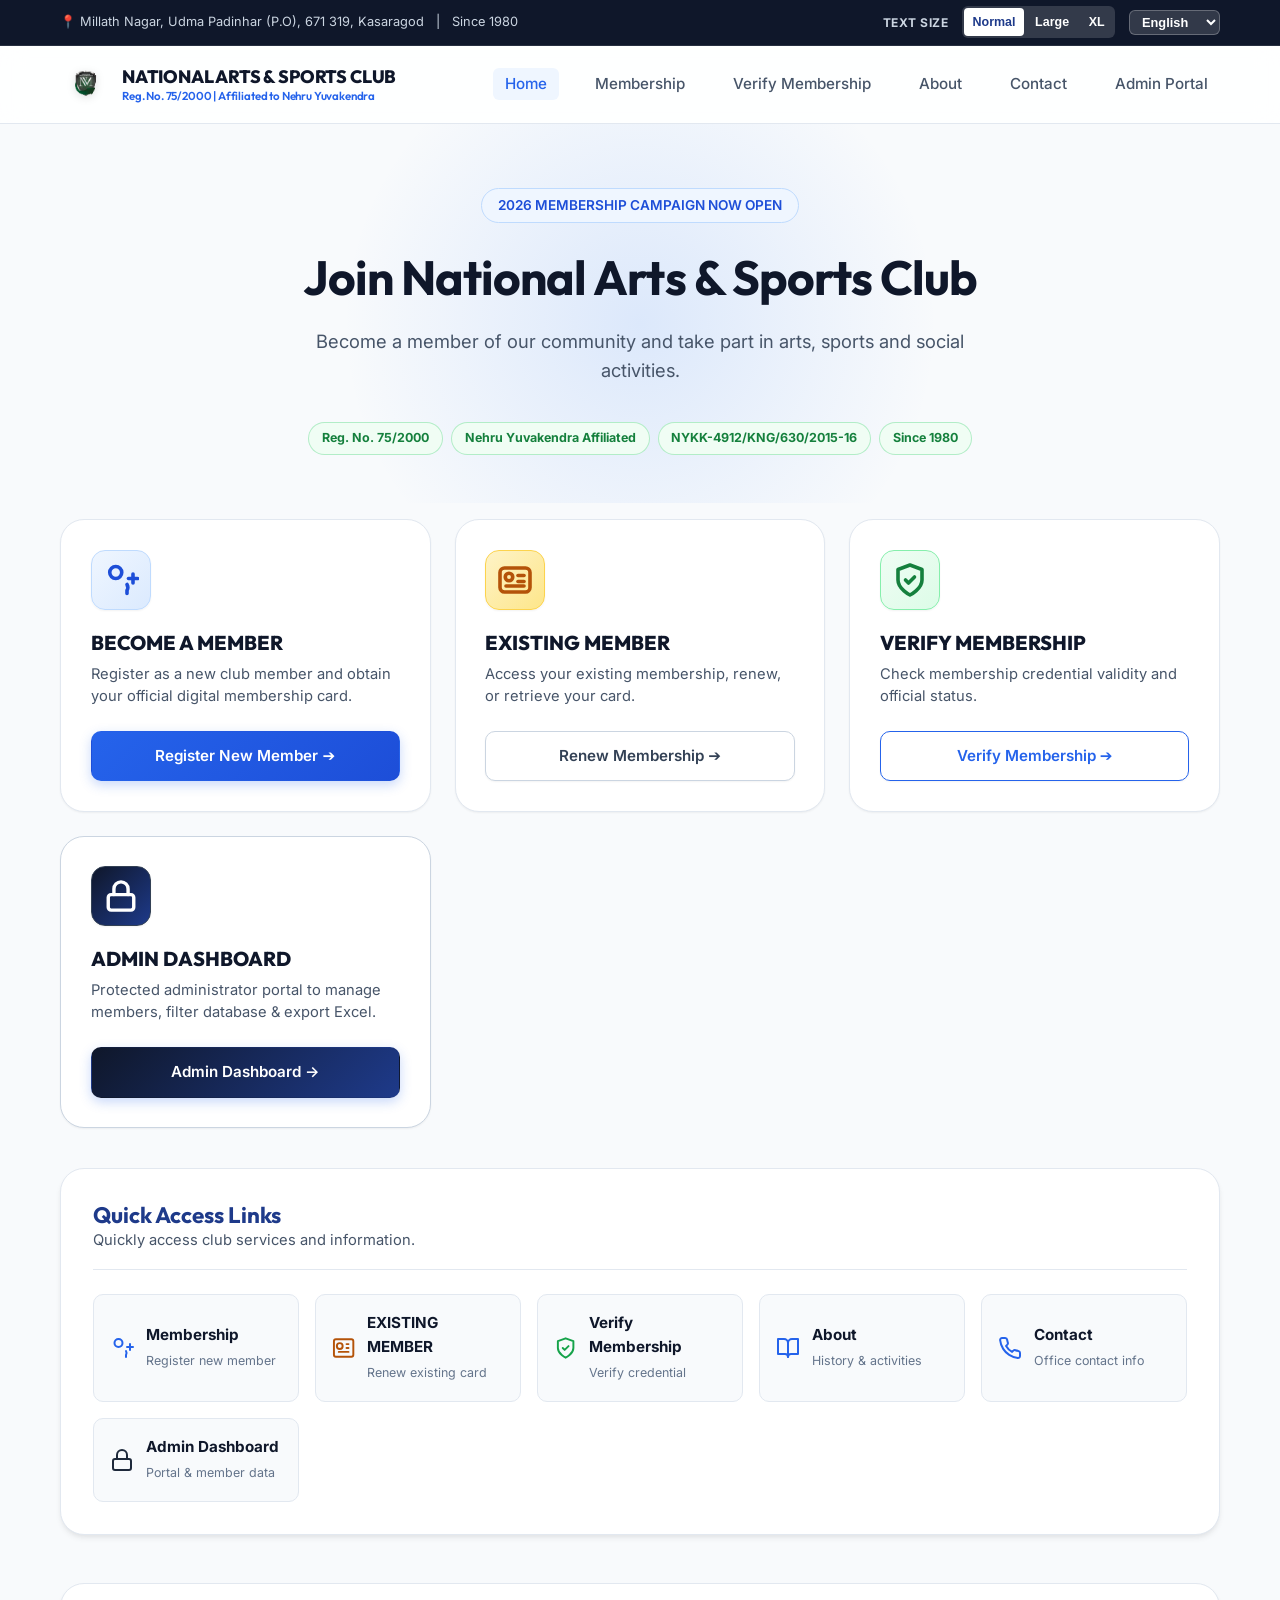
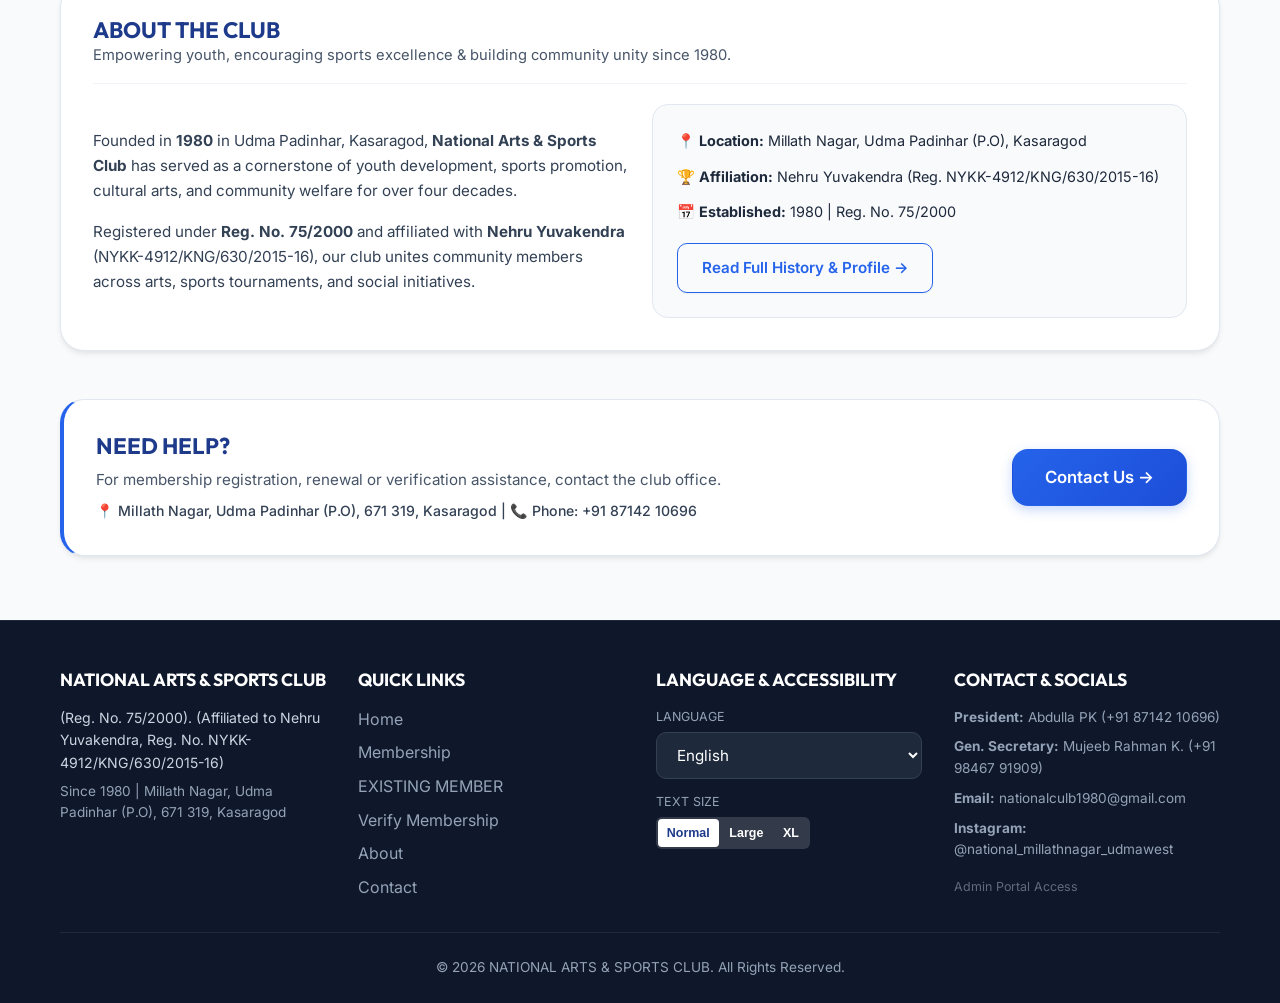
==== commit a228cfe1: "Enforce privacy rules: replace all personal name and sample placeholders with generic placeholders" ====
--- a/index.html
+++ b/index.html
@@ -252,7 +252,7 @@
               For membership registration, renewal or verification assistance, contact the club office.
             </p>
             <p style="color: var(--slate-700); font-size: 0.88rem; margin-top: 0.5rem; font-weight: 500;">
-              📍 Millath Nagar, Udma Padinhar (P.O), 671 319, Kasaragod | 📞 Phone: +91 9207101461
+              📍 Millath Nagar, Udma Padinhar (P.O), 671 319, Kasaragod | 📞 Phone: +91 87142 10696
             </p>
           </div>
           <div>
